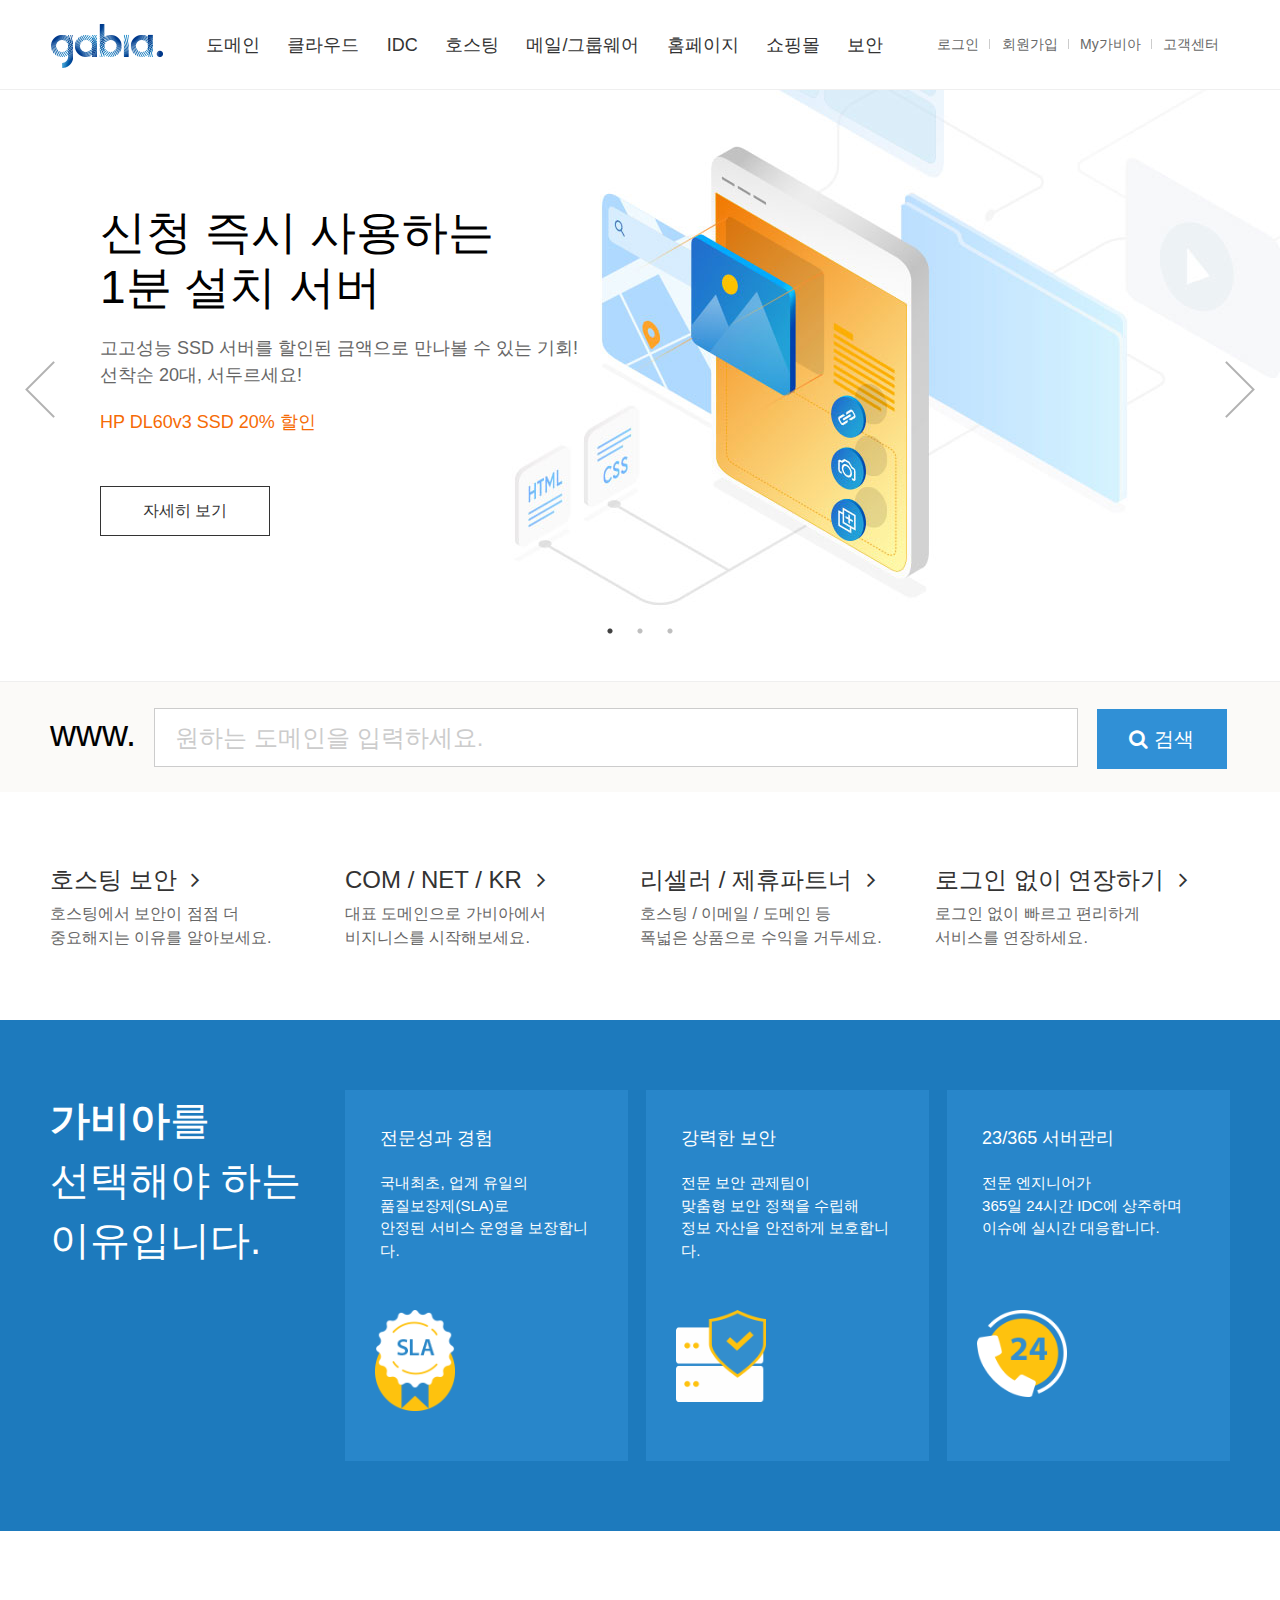
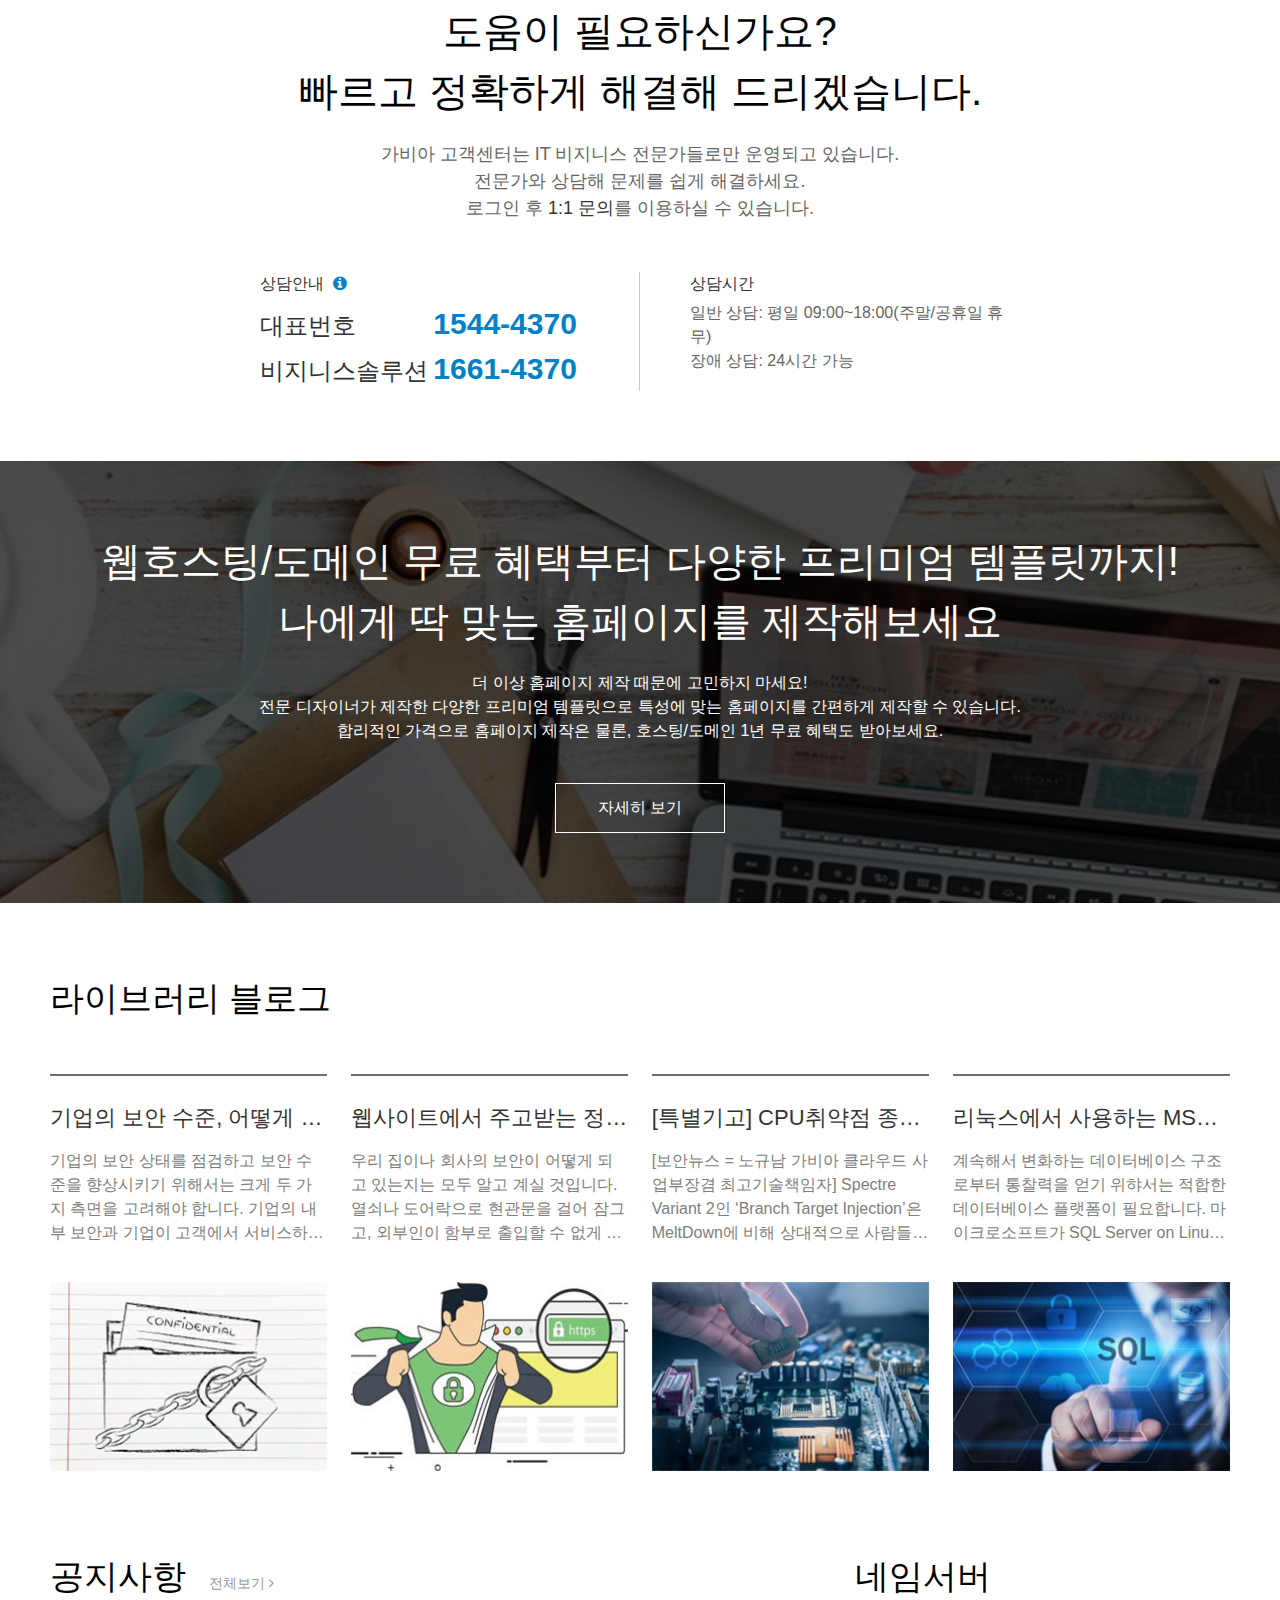
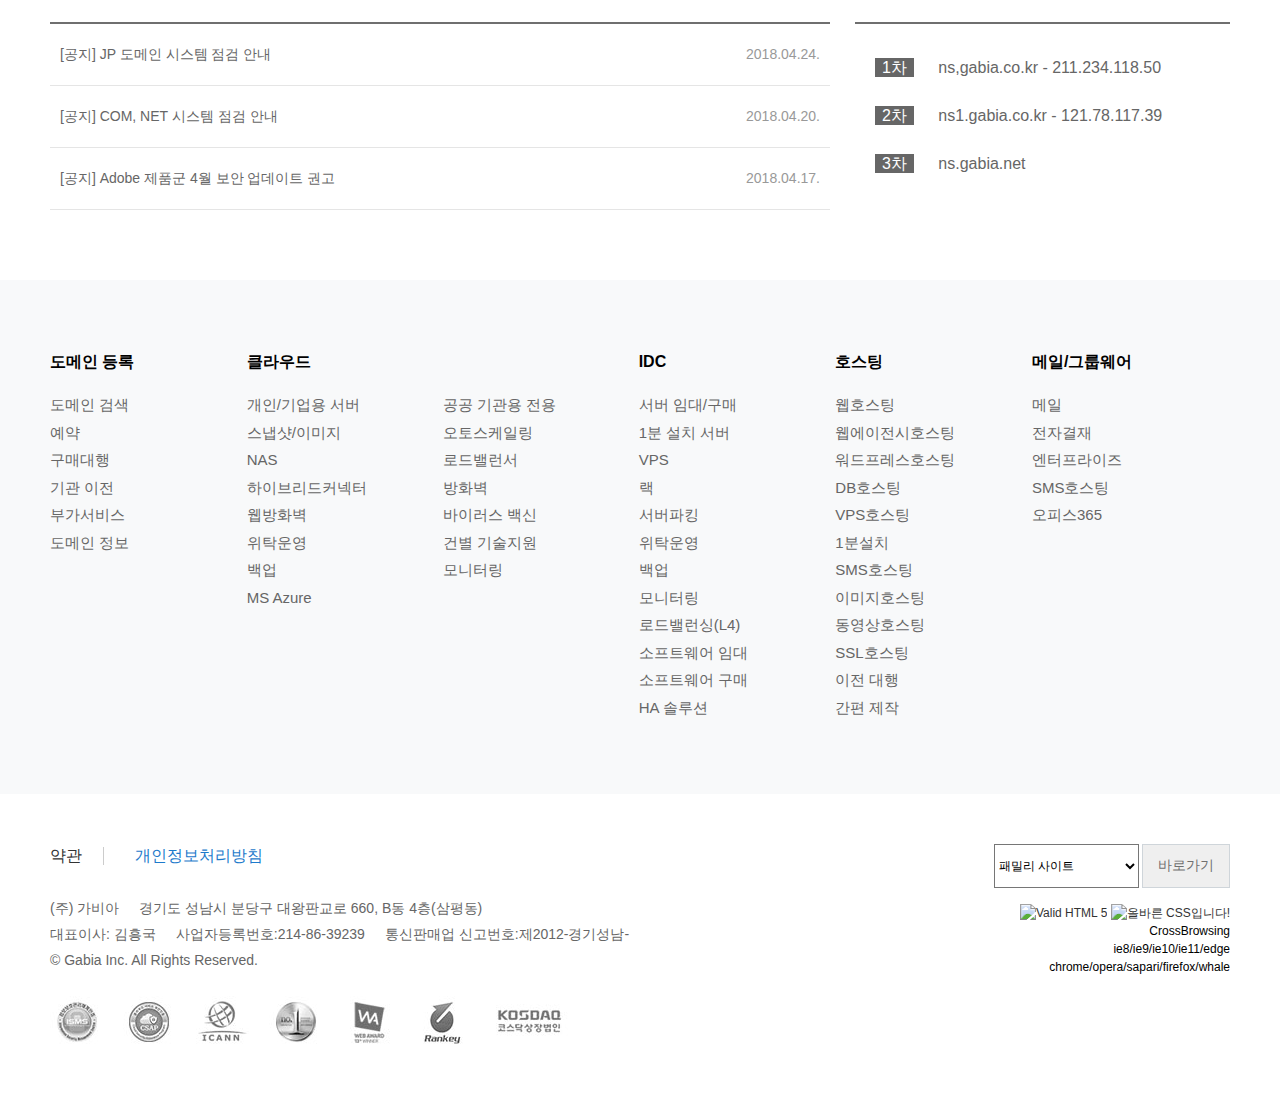
==== gabia5/index.html @ c8fad38d "Gabia HTML5" ====
<!DOCTYPE html>
<html lang="ko">
	<head>
		<meta charset="UTF-8">
		<meta name="author" content="suger104">
		<meta name="description" content="기업사이트 가비아 따라하기 교육 샘플입니다.">
		<meta name="keywords" content="따라하기, 사이트만들기, 기업사이트">
		<title>기업 사이트 샘플</title>

		<!-- style -->
		<link rel="stylesheet" href="assets/css/reset.css">
		<link rel="stylesheet" href="assets/css/style.css">
		<link rel="stylesheet" href="assets/css/slick.css">
		<link rel="stylesheet" href="assets/css/slick-theme.css">
		
		<!-- font -->
		<link rel="stylesheet" href="assets/css/font-awesome.css">
		
		<!-- html5shiv -->
		<script src="assets/js/html5shiv.js"></script>
		
		<!-- ie check -->
		<script src="assets/js/ie-checker.js"></script>
		
		<!--[If IE 8]>
		<script type="text/javascript">
		alert("Please Upgrade Your BROWSER !");
		</script>
		<![endif]-->
	</head>
	<body>
		<div class="skip">
			<a href="#search">검색</a>
			<a href="#blog">블로그</a>
			<a href="#site">사이트맵</a>
		</div>
		<div id="wrap">
			<header id="header">
				<div class="container">
					<div class="header">
						<h1><img src="assets/img/logo.png" alt="가비아"></h1>
						<nav class="gnb">
							<ul>
								<li><a href="#">도메인</a></li>
								<li><a href="cloud/service.html">클라우드</a></li>
								<li><a href="idc/hosting.html">IDC</a></li>
								<li><a href="#">호스팅</a></li>
								<li><a href="mail/mail.html">메일/그룹웨어</a></li>
								<li><a href="#">홈페이지</a></li>
								<li><a href="#">쇼핑몰</a></li>
								<li><a href="#">보안</a></li>
							</ul>
						</nav>
						<ul class="quick">
							<li><a href="#">로그인</a></li>
							<li><a href="#">회원가입</a></li>
							<li><a href="#">My가비아</a></li>
							<li class="last"><a href="#">고객센터</a></li>
						</ul>
						<div class="mGnb">
							<div class="bar-wrap">
								<div class="bar one"></div>
								<div class="bar two"></div>
								<div class="bar three"></div>
							</div>
						</div>
						<div class="search">
						<a href="#"><i class="fa fa-search" aria-hidden="true"></i></a>
						</div>
					</div>
				</div>
			</header>
			<!-- //header -->
			<main>
				<section id="banner">
					<div class="banner-img1">
						<div class="container">
							<div class="banner">
								<h2>신청 즉시 사용하는<br>1분 설치 서버</h2>
								<p>고고성능 SSD 서버를 할인된 금액으로 만나볼 수 있는 기회!<br>선착순 20대, 서두르세요!</p>
								<em>HP DL60v3 SSD 20% 할인</em>
								<a href="#" class="view">자세히 보기</a>
							</div>
						</div>
					</div>
					<div class="banner-img2">
						<div class="container">
							<div class="banner">
								<h2>신청 즉시 사용하는<br>1분 설치 서버</h2>
								<p>고고성능 SSD 서버를 할인된 금액으로 만나볼 수 있는 기회!<br>선착순 20대, 서두르세요!</p>
								<em>HP DL60v3 SSD 20% 할인</em>
								<a href="#" class="view">자세히 보기</a>
							</div>
						</div>
					</div>
					<div class="banner-img3">
						<div class="container">
							<div class="banner">
								<h2>신청 즉시 사용하는<br>1분 설치 서버</h2>
								<p>고고성능 SSD 서버를 할인된 금액으로 만나볼 수 있는 기회!<br>선착순 20대, 서두르세요!</p>
								<em>HP DL60v3 SSD 20% 할인</em>
								<a href="#" class="view">자세히 보기</a>
							</div>
						</div>
					</div>
				</section>
				<!-- //banner -->

				<section id="search-domain">
					<h2 class="screen_out">도메인 검색</h2>
					<div class="container">
						<div class="search-domain">
							<form action="#" method="post">
								<fieldset>
									<legend class="screen_out">도메인 검색 영역</legend>
									<span>www.</span>
									<input type="text" name="domain" id="domain" class="input-text" title="도메인을 입력하세요." placeholder="원하는 도메인을 입력하세요.">
									<label for="domain"><i class="fa fa-search" aria-hidden="true"></i> 검색</label>
								</fieldset>
							</form>
						</div>
					</div>
				</section>
				<!-- //search -->

				<section id="sbanner">
					<div class="container">
						<div class="row">
							<div class="sbanner">
								<h3 class="screen_out">호스팅 보안, 리셀러, 로그인 정보</h3>
								<div>
									<a href="#" target="_blank" title="새창">
										<h4>호스팅 보안 <i class="fa fa-angle-right" aria-hidden="true"></i></h4>
										<p>호스팅에서 보안이 점점 더<br>중요해지는 이유를 알아보세요.</p>
									</a>
								</div>
								<div>
									<a href="#" target="_blank" title="새창">
										<h4>COM / NET / KR <i class="fa fa-angle-right" aria-hidden="true"></i></h4>
										<p>대표 도메인으로 가비아에서<br>비지니스를 시작해보세요.</p>
									</a>
								</div>
								<div>
									<a href="#" target="_blank" title="새창">
										<h4>리셀러 / 제휴파트너 <i class="fa fa-angle-right" aria-hidden="true"></i></h4>
										<p>호스팅 / 이메일 / 도메인 등<br>폭넓은 상품으로 수익을 거두세요.</p>
									</a>
								</div>
								<div>
									<a href="#" target="_blank" title="새창">
										<h4>로그인 없이 연장하기 <i class="fa fa-angle-right" aria-hidden="true"></i></h4>
										<p>로그인 없이 빠르고 편리하게<br>서비스를 연장하세요.</p>
									</a>
								</div>
							</div>
						</div>
					</div>
				</section>
				<!-- //sbanner -->
				<section id="select">
					<div class="container">
						<div class="row">
							<div class="select">
								<h3><strong>가비아</strong>를<br> 선택해야 하는<br> 이유입니다.</h3>
								<div class="simg1">
									<h4>전문성과 경험</h4>
									<p>국내최초, 업계 유일의<br>품질보장제(SLA)로<br>안정된 서비스 운영을 보장합니다.</p>
								</div>
								<div class="simg2">
									<h4>강력한 보안</h4>
									<p>전문 보안 관제팀이<br>맞춤형 보안 정책을 수립해<br>정보 자산을 안전하게 보호합니다.</p>
								</div>
								<div class="simg3">
									<h4>23/365 서버관리</h4>
									<p>전문 엔지니어가<br>365일 24시간 IDC에 상주하며<br>이슈에 실시간 대응합니다.</p>
								</div>
							</div>
						</div>
					</div>
				</section>
				<!-- //select -->
				<section id="infor">
					<div class="container">
						<div class="row">
							<div class="infor">
								<h3>도움이 필요하신가요?<br>빠르고 정확하게 해결해 드리겠습니다.</h3>
								<p>가비아 고객센터는 IT 비지니스 전문가들로만 운영되고 있습니다.<br>전문가와 상담해 문제를 쉽게 해결하세요.<br>로그인 후 <a href="#" title="새창">1:1 문의</a>를 이용하실 수 있습니다.</p>
								<div class="infor-box">
									<div class="in-left">
										<h4>상담안내 <a href="#" title="팝업"><i class="fa fa-info-circle" aria-hidden="true"></i></a></h4>
										<ul>
											<li><em>대표번호</em> <strong>1544-4370</strong></li>
											<li><em>비지니스솔루션</em> <strong>1661-4370</strong></li>
										</ul>
									</div>
									<div class="in-right">
										<h4>상담시간</h4>
										<ul>
											<li>일반 상담: 평일 09:00~18:00(주말/공휴일 휴무)</li>
											<li>장애 상담: 24시간 가능</li>
										</ul>
									</div>
								</div>
							</div>
						</div>
					</div>
				</section>
				<!-- //infor -->
				<section id="ad">
					<div class="container">
						<div class="row">
							<div class="ad">
								<h3>웹호스팅/도메인 무료 혜택부터 다양한 프리미엄 템플릿까지!<br>나에게 딱 맞는 홈페이지를 제작해보세요</h3>
								<p>더 이상 홈페이지 제작 때문에 고민하지 마세요!<br>전문 디자이너가 제작한 다양한 프리미엄 템플릿으로 특성에 맞는 홈페이지를 간편하게 제작할 수 있습니다.<br>합리적인 가격으로 홈페이지 제작은 물론, 호스팅/도메인 1년 무료 혜택도 받아보세요.</p>
								<a href="#" class="view" title="새창">자세히 보기</a>
							</div>
						</div>
					</div>
				</section>
				<!-- //ad -->
				<section id="blog">
					<div class="container">
						<div class="blog">
							<h3>라이브러리 블로그</h3>
							<div class="blog-wrap">
								<div class="blog-hover1">
									<a href="#">
										<h4>기업의 보안 수준, 어떻게 높일까?</h4>
										<p>기업의 보안 상태를 점검하고 보안 수준을 향상시키기 위해서는 크게 두 가지 측면을 고려해야 합니다. 기업의 내부 보안과 기업이 고객에서 서비스하는 부분에 대한 보안입니다. [기업내부 ...</p>
										<figure>
											<div class="img">
												<img src="assets/img/blog_bg1.jpg" alt="기업의 보안 수준과 관련된 이미지">
											</div>
											<figcaption>
												<span>View</span>
											</figcaption>
										</figure>
									</a>
								</div>
								<div class="blog-hover2">
									<a href="#">
										<h4>웹사이트에서 주고받는 정보는 어떻게 보호될까?</h4>
										<p>우리 집이나 회사의 보안이 어떻게 되고 있는지는 모두 알고 계실 것입니다. 열쇠나 도어락으로 현관문을 걸어 잠그고, 외부인이 함부로 출입할 수 없게 통제합니다. 그렇다면 방문하는 웹사이트의 ...</p>
										<figure>
											<div class="img">
												<img src="assets/img/blog_bg2.jpg" alt="웹사이트에서 주고받는 정보의 보호에 관련된 이미지">
											</div>
											<figcaption>
												<span>View</span>
											</figcaption>
										</figure>
									</a>
								</div>
								<div class="blog-hover3">
									<a href="#">
										<h4>[특별기고] CPU취약점 종합보고서③: Spectre Variant 2</h4>
										<p>[보안뉴스 = 노규남 가비아 클라우드 사업부장겸 최고기술책임자] Spectre Variant 2인 ‘Branch Target Injection’은 MeltDown에 비해 상대적으로 사람들이 덜 인지하는 취약점이다. MeltDown 취약점을 방치할 경우 가능한 상황에 대해서는 ...</p>
										<figure>
											<div class="img">
												<img src="assets/img/blog_bg3.jpg" alt="CPU취약점 종합보고서3에 관련된 이미지">
											</div>
											<figcaption>
												<span>View</span>
											</figcaption>
										</figure>
									</a>
								</div>
								<div class="blog-hover4 last">
									<a href="#">
										<h4>리눅스에서 사용하는 MSSQL Server 2017</h4>
										<p>계속해서 변화하는 데이터베이스 구조로부터 통찰력을 얻기 위햐서는 적합한 데이터베이스 플랫폼이 필요합니다. 마이크로소프트가 SQL Server on Linux 2017을 출시하면서, 이제 SQL Server를 리눅스 운영 환경에서 사용할 ...</p>
										<figure>
											<div class="img">
												<img src="assets/img/blog_bg4.jpg" alt="리눅스에서 사용하는 MSSQL Server 2017에 관련된 이미지">
											</div>
											<figcaption>
												<span>View</span>
											</figcaption>
										</figure>
									</a>
								</div>
							</div>
							<div class="notice-wrap">
								<div class="nw-left">
									<h3>공지사항</h3>
									<a href="#" class="total">전체보기 <i class="fa fa-angle-right" aria-hidden="true"></i></a>
									<ul>
										<li><a href="#">[공지] JP 도메인 시스템 점검 안내</a><span>2018.04.24.</span></li>
										<li><a href="#">[공지] COM, NET 시스템 점검 안내</a><span>2018.04.20.</span></li>
										<li><a href="#">[공지] Adobe 제품군 4월 보안 업데이트 권고</a><span>2018.04.17.</span></li>
									</ul>
								</div>
								<div class="nw-right">
									<h3>네임서버</h3>
									<ul>
										<li><span>1차</span> ns,gabia.co.kr - 211.234.118.50</li>
										<li><span>2차</span> ns1.gabia.co.kr - 121.78.117.39</li>
										<li><span>3차</span> ns.gabia.net</li>
									</ul>
								</div>
							</div>
						</div>
					</div>
				</section>
				<!-- //blog -->
				<section id="site">
					<h3 class="screen_out">사이트 전체 메뉴</h3>
					<div class="container">
						<div class="row">
							<div class="site">
								<div>
									<h4>도메인 등록</h4>
									<ul>
										<li><a href="#">도메인 검색</a></li>
										<li><a href="#">예약</a></li>
										<li><a href="#">구매대행</a></li>
										<li><a href="#">기관 이전</a></li>
										<li><a href="#">부가서비스</a></li>
										<li><a href="#">도메인 정보</a></li>
									</ul>
								</div>
								<div class="site-2">
									<h4>클라우드</h4>
									<ul>
										<li><a href="#">개인/기업용 서버</a></li>
										<li><a href="#">공공 기관용 전용</a></li>
										<li><a href="#">스냅샷/이미지</a></li>
										<li><a href="#">오토스케일링</a></li>
										<li><a href="#">NAS</a></li>
										<li><a href="#">로드밸런서</a></li>
										<li><a href="#">하이브리드커넥터</a></li>
										<li><a href="#">방화벽</a></li>
										<li><a href="#">웹방화벽</a></li>
										<li><a href="#">바이러스 백신</a></li>
										<li><a href="#">위탁운영</a></li>
										<li><a href="#">건별 기술지원</a></li>
										<li><a href="#">백업</a></li>
										<li><a href="#">모니터링</a></li>
										<li><a href="#">MS Azure</a></li>
									</ul>
								</div>
								<div>
									<h4>IDC</h4>
									<ul>
										<li><a href="#">서버 임대/구매</a></li>
										<li><a href="#">1분 설치 서버</a></li>
										<li><a href="#">VPS</a></li>
										<li><a href="#">랙</a></li>
										<li><a href="#">서버파킹</a></li>
										<li><a href="#">위탁운영</a></li>
										<li><a href="#">백업</a></li>
										<li><a href="#">모니터링</a></li>
										<li><a href="#">로드밸런싱(L4)</a></li>
										<li><a href="#">소프트웨어 임대</a></li>
										<li><a href="#">소프트웨어 구매</a></li>
										<li><a href="#">HA 솔루션</a></li>
									</ul>
								</div>
								<div>
									<h4>호스팅</h4>
									<ul>
										<li><a href="#">웹호스팅</a></li>
										<li><a href="#">웹에이전시호스팅</a></li>
										<li><a href="#">워드프레스호스팅</a></li>
										<li><a href="#">DB호스팅</a></li>
										<li><a href="#">VPS호스팅</a></li>
										<li><a href="#">1분설치</a></li>
										<li><a href="#">SMS호스팅</a></li>
										<li><a href="#">이미지호스팅</a></li>
										<li><a href="#">동영상호스팅</a></li>
										<li><a href="#">SSL호스팅</a></li>
										<li><a href="#">이전 대행</a></li>
										<li><a href="#">간편 제작</a></li>
									</ul>
								</div>
								<div>
									<h4>메일/그룹웨어</h4>
									<ul>
										<li><a href="#">메일</a></li>
										<li><a href="#">전자결재</a></li>
										<li><a href="#">엔터프라이즈</a></li>
										<li><a href="#">SMS호스팅</a></li>
										<li><a href="#">오피스365</a></li>
									</ul>
								</div>
							</div>
						</div>
					</div>
				</section>
				<!-- //site -->
			</main>
			<footer id="footer">
				<h3 class="screen_out">푸터 정보</h3>
				<div class="container">
					<div class="row">
						<div class="footer">
							<ul class="policy">
								<li><a href="#">약관</a></li>
								<li class="last"><a href="#">개인정보처리방침</a></li>
							</ul>
							<address class="address">
								<p><span>(주) 가비아</span>경기도 성남시 분당구 대왕판교로 660, B동 4층(삼평동)</p>
								<p><span>대표이사: 김흥국</span><span>사업자등록번호:214-86-39239</span>통신판매업 신고번호:제2012-경기성남-</p>
								<p>&copy; Gabia Inc. All Rights Reserved.</p>
							</address>
							<ul class="icon">
								<li><img src="assets/img/footer-bg1.jpg" alt="아이콘 설명1"></li>
								<li><img src="assets/img/footer-bg2.jpg" alt="아이콘 설명2"></li>
								<li><img src="assets/img/footer-bg3.jpg" alt="아이콘 설명3"></li>
								<li><img src="assets/img/footer-bg4.jpg" alt="아이콘 설명4"></li>
								<li><img src="assets/img/footer-bg5.jpg" alt="아이콘 설명5"></li>
								<li><img src="assets/img/footer-bg6.jpg" alt="아이콘 설명6"></li>
								<li><img src="assets/img/footer-bg7.jpg" alt="아이콘 설명7"></li>
							</ul>
							<div class="family">
								<label for="family-site" class="screen_out">패밀리 사이트</label>
								<select id="family-site" title="가비아 패밀리 사이트 목록 바로가기">
									<option value="http://naver.com">패밀리 사이트</option>
									<option value="http://naver.com">기업 도메인</option>
									<option value="http://naver.com">하이웍스</option>
									<option value="http://naver.com">IX서비스</option>
								</select>
								<button type="button" class="family-btn">바로가기</button>
							</div>
							<div class="w3c">
								<a href="http://validator.kldp.org/check?uri=referer"
									onclick="this.href=this.href.replace(/referer$/,encodeURIComponent(document.URL))"><img
								src="//validator.kldp.org/w3cimgs/validate/html5-blue.png" alt="Valid HTML 5" height="15" width="80"></a>
								<a href="http://css-validator.kldp.org/check/referer">
									<img style="border:0;width:80px;height:15px"
									src="http://validator.kldp.org/w3cimgs/validate/css-green.png"
									alt="올바른 CSS입니다!" />
								</a>
								<p>CrossBrowsing<br>ie8/ie9/ie10/ie11/edge<br>chrome/opera/sapari/firefox/whale</p>
							</div>
						</div>
					</div>
				</div>
			</footer>
			<!-- //footer -->
		</div>
		<!-- //wrap -->

		<!-- script -->
		<script src="assets/js/jquery.min_1.12.4.js"></script>
		<script src="assets/js/slick.min.js"></script>
		<script>
			$(document).ready(function(){
				$('#banner').slick({
					autoplay: true,
					autoplaySpeed: 3000,
					dots: true
				});
			});
		</script>
	</body>
</html>
---- gabia5/assets/css/style.css ----
/* main layout */
#header {height:89px; border-bottom:1px solid #efefef;}
#banner {}
#search-domain {height: 110px; background-color: #fbfaf8; border-top: 1px solid #efefef;}
#sbanner {}
#select {background-color: #1d7abd;}
#infor {}
#ad {position: relative; background: url(../img/ad_bg.jpg) no-repeat; background-size: cover; z-index: 1;}
#ad:before {content:''; width: 100%; height: 100%; background-color: rgba(0,0,0,0.7); position: absolute; left: 0; top: 0;}
#blog {}
#site {background-color:#f8f9fa;}
#footer {}

/* container */
.container {width:1180px; height: inherit; /*background-color:rgba(0,0,0,0.5);*/ margin: 0 auto;}

/* skip */
.skip {position: relative;}
.skip a {position: absolute; left: 0; top: -50px; width: 140px; border:1px solid #444; background-color: #333; color:#fff; text-align: center; padding: 10px 0;}
.skip a:focus, .skip a:active {top:0;}

/* header */
.header {overflow:hidden;}
.header h1 {float:left; padding-top:24px; padding-right:30px;}
.header a:hover {color:#1d7abd;}
.header .gnb {float:left;}
.header .gnb li {display: inline;}
.header .gnb li a {font-size:18px; padding:32px 12px; display:inline-block;}
.header .quick {float:right;}
.header .quick li {position:relative; display:inline;}
.header .quick li:before {content: ''; width:1px; height:10px; background-color:#ccc; position:absolute; right:0; top:1px;}
.header .quick li.last:before {width:0px; height:0px;}
.header .quick li a {font-size:14px; padding:34px 11px 34px 8px; display:inline-block; color:#676767;}
.header .quick li a:hover {color:#1d7abd;}

/* mGnb */
.mGnb {display: none; position: absolute; left: 5px; top: 12px;}
.mGnb .bar-wrap {position: relative; width: 50px; height: 40px;}
.mGnb .bar-wrap .bar {content:''; width: 30px; height: 3px; background-color: #000; position: absolute; left:10px; top: 0;}
.mGnb .bar-wrap .bar.one {top:10px;}
.mGnb .bar-wrap .bar.two {top:17px;}
.mGnb .bar-wrap .bar.three {top:24px;}

/* search */
.search {display: none; position: absolute; right: 5px; top: 15px; width: 50px; height: 40px; line-height: 40px; text-align: center;}
.search i {font-size: 20px;}

/* banner */
.banner {padding: 115px 50px;}
.banner h2 {font-size:46px; line-height:55px;}
.banner p {font-size:18px; padding:20px 0; color:#666; font-weight:300;}
.banner em {font-size:18px; color:#f66b05; display:block;}
.banner .view {font-size:16px; display:inline-block; margin-top:50px; border:1px solid #333; background-color:#fff; padding:12px 42px; transition: all 0.3s ease;}
.banner .view:hover {background-color:#000; color:#fff;}
.banner-img1 {background:url(../img/banner-bg1.jpg)no-repeat center top;}
.banner-img2 {background:url(../img/banner-bg1.jpg)no-repeat center top;}
.banner-img3 {background:url(../img/banner-bg1.jpg)no-repeat center top;}

/* search-domain */
.search-domain {padding: 25px 0;}
.search-domain span {font-size: 36px; padding-right: 15px;}
.search-domain .input-text {width: 900px;	font-size: 24px;	 line-height: 55px;	border: 1px solid #ccc; padding-left: 20px;}
.search-domain .input-text::-webkit-input-placeholder { color: #ccc;}
.search-domain .input-text:-moz-placeholder {color: #ccc; opacity:  1;}
.search-domain .input-text::-moz-placeholder {color: #ccc; opacity:  1;}
.search-domain .input-text:-ms-input-placeholder {color:  #ccc;}
.search-domain .input-text::placeholder {color: #ccc; opacity:  1;}
.search-domain label {background-color: #3090d6; width: 130px;	height: 60px; color:#fff; font-size: 20px; display: inline-block; text-align: center; line-height: 60px; margin-left: 15px;}

/* sbanner */
.sbanner {overflow: hidden; padding: 70px 0;}
.sbanner div {float:left; width: 25%;}
.sbanner div h4 {font-size: 24px; padding-bottom: 4px;}
.sbanner div h4 i {padding-left: 8px;}
.sbanner div h4:hover {text-decoration: underline;}
.sbanner div p {font-size: 16px; color:#676767;}

/* select */
.select {overflow: hidden; padding: 70px 0;}
.select h3 {float: left; width: 25%; font-size: 40px; color:#fff;}
.select div {float: left; width: 18%; height: 300px; padding: 3%; margin-right: 1.5%;}
.select .simg1 {background: #2886ca url(../img/select-bg1.png) no-repeat 30px 220px; background-size: 80px;}
.select .simg2 {background: #2886ca url(../img/select-bg2.png) no-repeat 30px 220px; background-size: 90px;}
.select .simg3 {background: #2886ca url(../img/select-bg3.png) no-repeat 30px 220px; margin-right: 0; background-size: 90px;}
.select div h4 {font-size: 18px; color:#fff; padding-bottom: 20px;}
.select div p {font-size: 15px; color:#fff;}

/* infor */
.infor {padding:70px 0;}
.infor h3 {font-size:40px; text-align: center; font-weight:400; padding-bottom:20px;}
.infor p {font-size:18px; text-align: center; color:#666; padding-bottom:50px;}
.infor p strong a:hover {text-decoration: underline;}
.infor .infor-box {overflow:hidden; padding:0 210px;}
.infor .infor-box  h4 {font-size:16px; color:#333; padding-bottom:5px;}
.infor .infor-box .in-left {float:left; width:50%; border-right:1px solid #ccc; box-sizing: border-box;}
.infor .infor-box .in-left h4 i {padding-left:5px; color:#0081c8;}
.infor .infor-box .in-left em {font-size:24px; color:#333; width:170px; display:inline-block;}
.infor .infor-box .in-left strong {font-size:30px; color:#0081c8;}
.infor .infor-box .in-right {float:left; width:50%; padding-left:50px; box-sizing: border-box;}
.infor .infor-box .in-right li {font-size:16px; color:#666;}

/* ad */
.ad {text-align:center; padding:70px 0; color:#fff; z-index:10; position:relative;}
.ad h3 {font-size:40px; padding-bottom:20px;}
.ad p {font-size:16px;}
.ad .view {font-size:16px; color:#fff; border:1px solid #fff; padding:12px 42px; display:inline-block; transition: all 0.3s ease; margin-top:40px;}
.ad .view:hover {background-color:#fff; color:#666;}

/* blog */
.blog {padding:70px 0;}
.blog > h3 {font-size:34px; margin-bottom:50px;}
.blog .blog-wrap {overflow: hidden; margin-bottom: 80px;}
.blog .blog-wrap > div {float:left; border-top:2px solid #6f6f6f; width:23.5%; margin-right:2%;}
.blog .blog-wrap > .last {margin-right:0%;}
.blog .blog-wrap > div h4{font-size:22px; padding:25px 0 15px; overflow:hidden; text-overflow: ellipsis; white-space: nowrap;}
.blog .blog-wrap > div p {font-size:16px; color:#7e7e7e; margin-bottom:40px; height:93px; overflow: hidden; text-overflow: ellipsis; display: -webkit-box; -webkit-line-clamp: 4; -webkit-box-orient: vertical;}
.blog .blog-wrap > div figure img {width: 100%;}

/* hover effect1 */
.blog-hover1 figure {position: relative;}
.blog-hover1 figure img {display: block;}
.blog-hover1 figure figcaption {position: absolute; left: 0; bottom: 0; background-color: rgba(0,0,0,0.5); padding: 15px; box-sizing: border-box; width: 100%; color:#fff; text-align: center; opacity: 0; transition: all 0.3s ease-in-out;}
.blog-hover1 figure:hover figcaption {opacity: 1;} 
/* hover effect2 */
.blog-hover2 figure {position: relative; overflow: hidden;}
.blog-hover2 figure img {display: block;}
.blog-hover2 figure figcaption {position: absolute; left: -100%; bottom: 0; background-color: rgba(0,0,0,0.5); padding: 15px; box-sizing: border-box; width: 100%; color:#fff; text-align: center; opacity: 0; transition: all 0.3s ease-in-out;}
.blog-hover2 figure:hover figcaption {opacity: 1; left:0;} 
/* hover effect3 */
.blog-hover3 figure {position: relative; overflow: hidden;}
.blog-hover3 figure img {display: block; transform: scale(1); transition: all 0.3s ease-in-out;}
.blog-hover3 figure figcaption {position: absolute; left: 0; bottom: 0; background-color: rgba(0,0,0,0.5); padding: 15px; box-sizing: border-box; width: 100%; height: 100%; color:#fff; text-align: center; opacity: 0; transition: all 0.3s ease-in-out;}
.blog-hover3 figure figcaption span {position: absolute; left: 50%; top: 50%; transform: translate(-50%, -50%); opacity: 0;}
.blog-hover3 figure:hover figcaption {opacity: 1; transform: scale(1);} 
.blog-hover3 figure:hover img {transform: scale(0.6);}
.blog-hover3 figure:hover figcaption span {opacity: 1;}
/* hover effect4 */
.blog-hover4 figure {position: relative; overflow: hidden;}
.blog-hover4 figure img {display: block; transform: translatey(0px); transition: all 0.3s linear;}
.blog-hover4 figure figcaption {position: absolute; left: 0; bottom: -48px; background-color: rgba(0,0,0,0.5); padding: 15px; box-sizing: border-box; width: 100%; color:#fff; text-align: center; transition: all 0.3s linear;}
.blog-hover4 figure:hover figcaption {bottom: 0;} 
.blog-hover4 figure:hover img {transform: translatey(-48px);}

.blog .notice-wrap {overflow: hidden; }
.blog .notice-wrap .nw-left {float: left; width: 780px; }
.blog .notice-wrap .nw-left h3 {font-size: 34px;  margin-bottom: 20px; margin-right: 20px; display: inline-block;}
.blog .notice-wrap .nw-left .total {font-size: 14px; color: #999;  }
.blog .notice-wrap .nw-left ul {border-top: 2px solid #6f6f6f;  }
.blog .notice-wrap .nw-left li {overflow: hidden; padding: 20px 10px;  border-bottom: 1px solid #e5e5e5;}
.blog .notice-wrap .nw-left li a {float: left; width: 80%; color: #666; font-size: 14px; overflow: hidden; white-space: nowrap; text-overflow: ellipsis; }
.blog .notice-wrap .nw-left li span {float: right; width: 20%; text-align: right;  font-size: 14px; color:#999; }
.blog .notice-wrap .nw-right {float: right; width: 375px; height: 257px;}
.blog .notice-wrap .nw-right h3 {font-size: 34px;  margin-bottom: 20px;}
.blog .notice-wrap .nw-right ul {border-top: 2px solid #6f6f6f; padding: 20px; border-bottom: 1px solid #e5e5e5; height: 154px; }
.blog .notice-wrap .nw-right ul li {padding: 12px 0; font-size: 16px; color: #666; }
.blog .notice-wrap .nw-right ul li span {background-color: #666; color: #fff; margin-right: 20px; padding:1px 7px;}

/* site */
.site {overflow:hidden; padding:70px 0;}
.site>div {float:left; width:16.666%;}
.site .site-2 {overflow:hidden; width:33.222%;}
.site .site-2 li {width:50%; float:left;}
.site>div h4 {font-size:16px; font-weight:bold; margin-bottom:20px;}
.site>div li {padding-bottom:5px;}
.site>div li a {font-size:15px; color:#666;}

/* footer */
.footer {position:relative; padding:50px 0;}
.footer .policy {padding-bottom:30px;}
.footer .policy li {position:relative; display:inline; margin-right:50px;}
.footer .policy li a {font-size:16px;}
.footer .policy li.last a {color:#1d7acb;}
.footer .policy li:first-child:before {content: ''; width:1px; height:18px; background-color:#ccc; position:absolute; left:53px; top:-3px;}
.footer .address p {font-size:14px; padding-bottom:5px; color:#666;}
.footer .address p span {padding-right:20px;}
.footer .icon {overflow:hidden;}
.footer .icon li {float:left; margin-top:20px; margin-right:20px;}
.footer .family {position:absolute; right:0; top:50px;}
.footer .family select {background-color:#fff; width:145px; height:44px;}
.footer .family .family-btn {padding:10px 15px 11px; border:1px solid #cfd5da; font-size:14px; color:#707070;}
.ie8 .footer .family .family-btn {vertical-align:15px;}
.footer .w3c {overflow: hidden; position: absolute; right:0; top:110px; text-align:right;}


/* mediaquery*/
@media (max-width: 1200px){
	.container {width: 100%;}
	.row {padding: 0 15px;}
	#header {height: 60px;}
	#search-domain {display: none;}

	/* header */
	.header h1 {float: none; text-align: center; padding-top: 16px; padding-right: 0;}
	.header h1 img {width: 80px;}
	.header .gnb {display: none;}
	.header .quick {display: none;}
	.mGnb {display: block;} 
	.search {display: block;}

	/* infor */
	.infor .infor-box {padding: 0 20%; text-align: center;}
	.infor .infor-box .in-left {width: 100%; padding-bottom: 5%; border-right: 0;}
	.infor .infor-box .in-left em {width: auto;}
	.infor .infor-box .in-right {width: 100%; padding-left: 0;}

	/* ad */
	.ad h3 {padding: 0 10% 5% 10%;}
	.ad p {padding: 0 30%;}

	/* blog */
	.blog .notice-wrap .nw-left {float: none; width: 100%; margin-bottom: 5%;}
	.blog .notice-wrap .nw-right {float: none; width: 100%; height: auto;}

	.footer {text-align: center;}
	.footer .icon {display: none;}
	.footer .family {display: none;}
	.footer .w3c {display: none;}
}
@media (max-width: 1024px){
	.sbanner div {width: 50%; margin-bottom: 30px;}
	.select h3 {width: 38%; margin: 1%; padding: 5%;}
	.select div {width: 38%; margin: 1%; padding: 5%;}
	.select .simg1 {background: #2886ca url(../img/select-bg1.png) no-repeat 12% 80%; background-size: 80px;}
	.select .simg2 {background: #2886ca url(../img/select-bg2.png) no-repeat 12% 80%; background-size: 90px;}
	.select .simg3 {background: #2886ca url(../img/select-bg3.png) no-repeat 12% 80%; background-size: 90px;}

	.blog .blog-wrap > div {width: 49%; margin-right: 2%; margin-bottom: 5%;}
	.blog .blog-wrap > div:nth-child(2n) {margin-right: 0;}
	.blog .blog-wrap > div.last {margin-right: 0;}
}
@media (max-width: 960px){
	.site>div {float:none; width:100%; margin-bottom: 5%;}
	.site>div ul {overflow: hidden;}
	.site>div li {float: left; width: 25%;}
	.site .site-2 {width:100%;}
	.site .site-2 ul {overflow: hidden;}
	.site .site-2 li {width: 25%;}
}
@media (max-width: 768px){	
	.banner {position: relative; padding: 40px 20px 50px 20px; text-align: center; z-index:10;}
	.banner:before {content:''; width: 100%; height: 100%; background-color: rgba(139,179,255,0.3); position: absolute; left: 0;	 top: 0; z-index:-1;}
	.banner h2 {font-size:30px; line-height: 45px; color: #21579B;}
	.banner p {font-size:14px; padding:20px 0; color:#000;}
	.banner .view {margin-top: 20px; background: none; padding: 7px 32px;}

	.infor {padding: 40px 0;}
	.infor h3 {font-size:24px;}
	.infor p {font-size: 14px; padding-bottom: 30px;}
	.infor .infor-box {padding: 0;}
	.infor .infor-box .in-left em {font-size: 18px;}
	.infor .infor-box .in-left strong {font-size: 24px;}

	.ad {padding: 40px 0;}
	.ad h3 {font-size: 23px; padding: 0 0 5% 0;}
	.ad p {font-size: 14px; padding: 0; color:#999;}
	.ad .view {padding: 7px 32px; margin-top: 30px;}

	.bog {padding: 40px 0;}
	.bog h3 {font-size: 28px;  margin-bottom: 20px;}
	.blog .notice-wrap {margin-bottom: 40px;}
	.blog .notice-wrap .nw-left h3 {font-size: 24px;	 margin-bottom: 10px;}
	.blog .notice-wrap .nw-left li {padding: 13px 10px;	}
	.blog .notice-wrap .nw-right h3 {font-size: 24px; margin-bottom: 10px;}
	.blog .notice-wrap .nw-right ul {padding: 13px 10px;}

	.blog-hover1 figure figcaption {opacity: 1;}
	.blog-hover2 figure figcaption {opacity: 1; left: 0;}
	.blog-hover3 figure figcaption {opacity: 1; transform: scale(1); height: auto;}
	.blog-hover3 figure figcaption span {opacity: 1; position: static;}
	.blog-hover3 figure:hover img {transform: scale(1)}
	.blog-hover4 figure figcaption {bottom: 0;}
	.blog-hover4 figure:hover img {transform: translatey(0px);}
}
@media (max-width: 600px){
	.sbanner {padding: 20px 0;}
	.sbanner div {text-align: center;}
	.sbanner div h4 {font-size: 18px;}
	.sbanner div p {font-size: 14px;}
	.select {padding: 20px 0;}
	.select h3 {font-size: 24px; max-height: 150px;}
	.select div {height: auto; max-height: 150px;}
	.select div br {display: none;}
	.select .simg1 {background: none; background-color: #2886c2;}
	.select .simg2 {background: none; background-color: #2886c2;}
	.select .simg3 {background: none; background-color: #2886c2;}

	.blog .blog-wrap > div {width: 100%; margin-right: 0%; margin-bottom: 5%;}

	.site {padding: 20px 0;}
	.site>div {text-align: center;}
	.site>div li {width: 50%;}
	.site .site-2 li {width: 50%;}

	.footer .address span {display: block;}
}
@media (max-width: 400px){
	.sbanner div {width: 100%;}
	.sbanner div p br {display: none;}
	.select h3 {font-size: 20px; width: 100%; padding-left: 0;}
	.select h3 br {display: none;}
	.select div {width: 100%; box-sizing: border-box;}

	.blog .notice-wrap .nw-left li a {width: 75%;}
	.blog .notice-wrap .nw-left li span {width: 25%;}
	.blog .notice-wrap .nw-right ul {height: auto;}
	.blog .notice-wrap .nw-right ul li {text-align: center;}
	.blog .notice-wrap .nw-right ul li span {display: block; margin-right: 0; margin-bottom: 5px;}
}
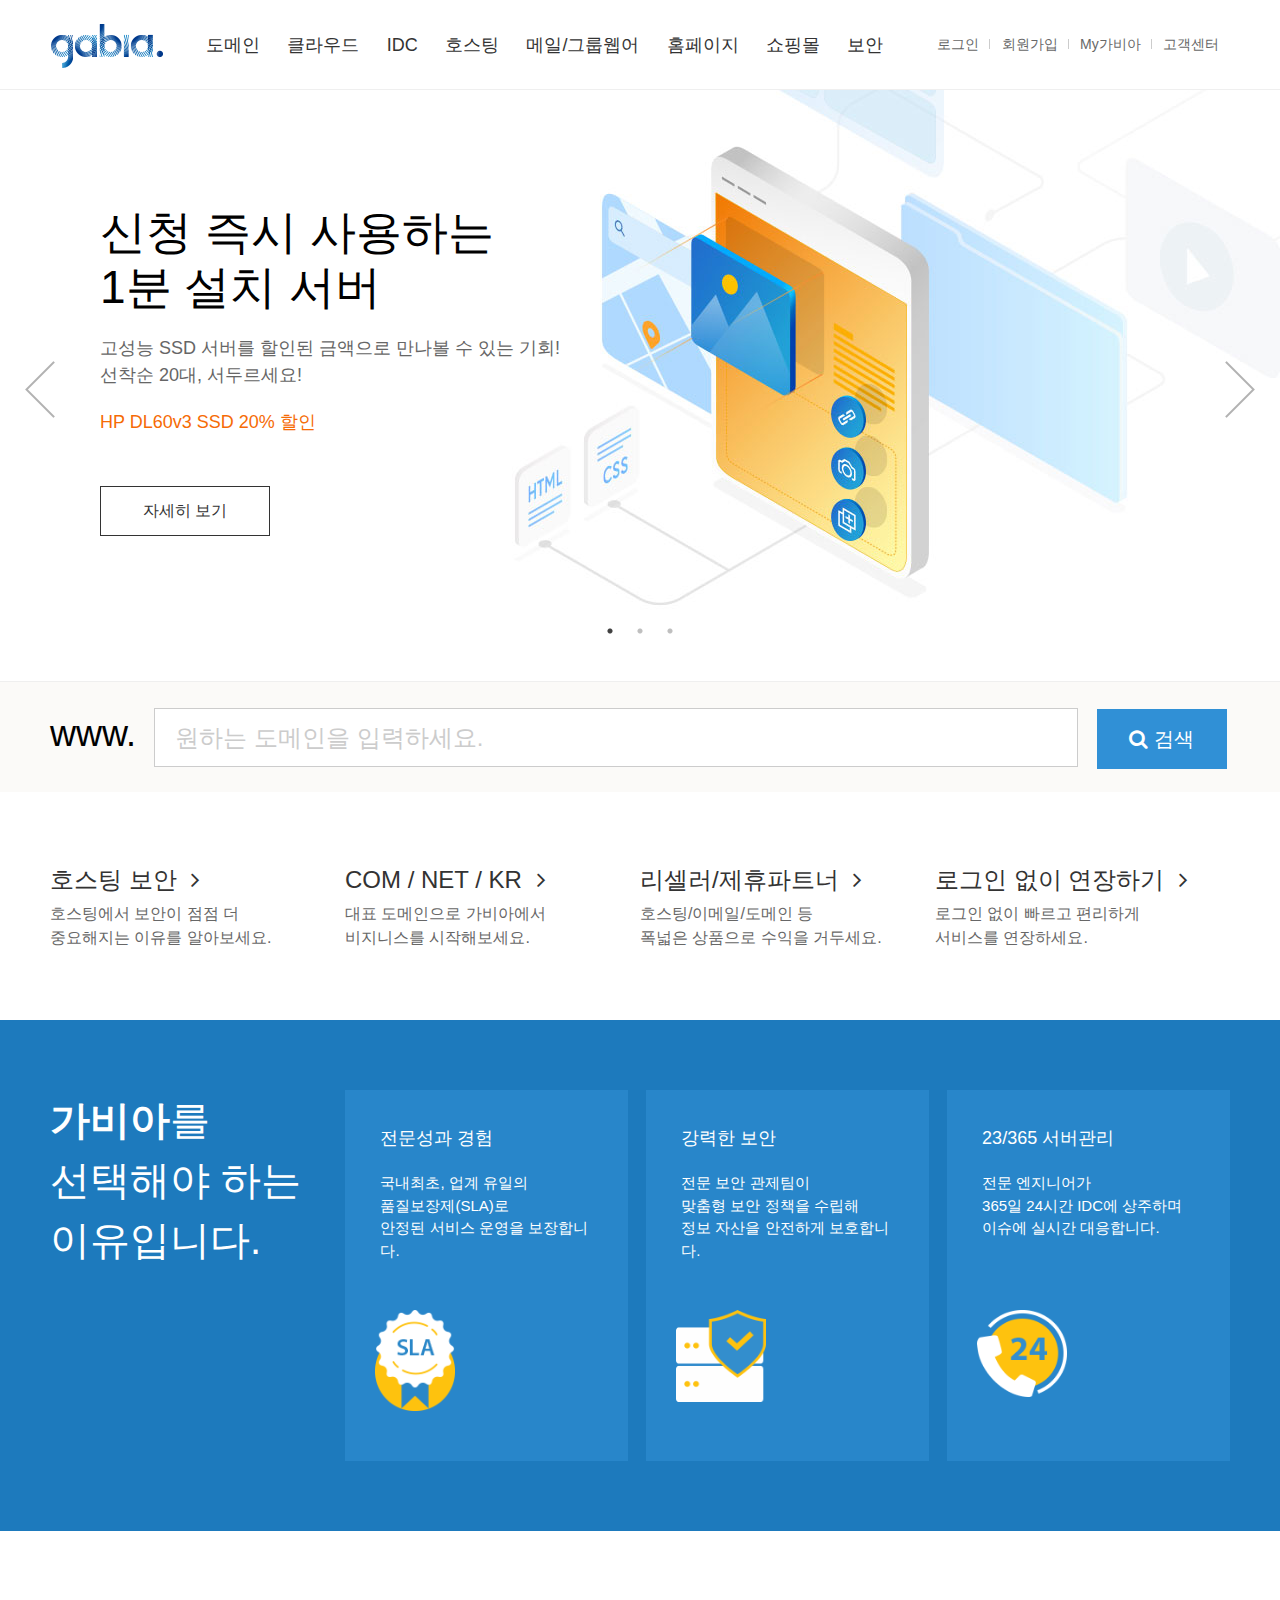
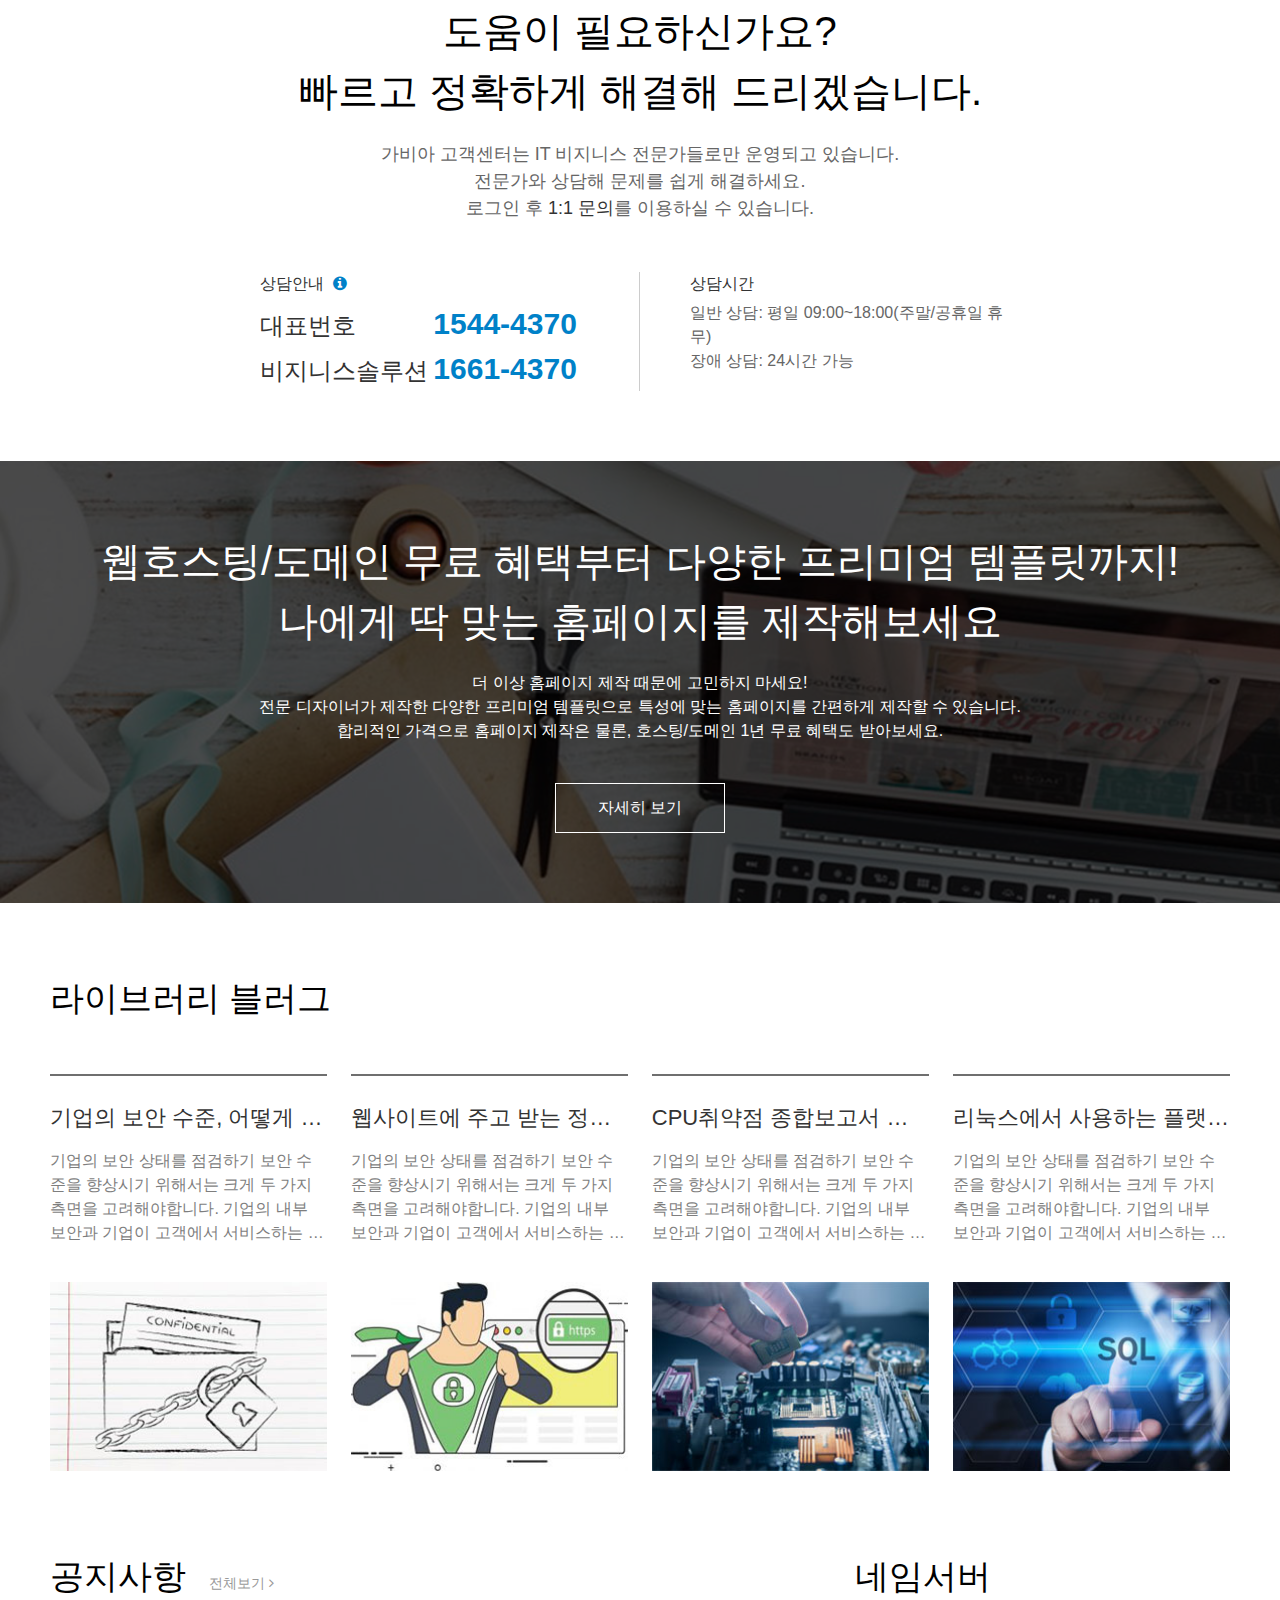
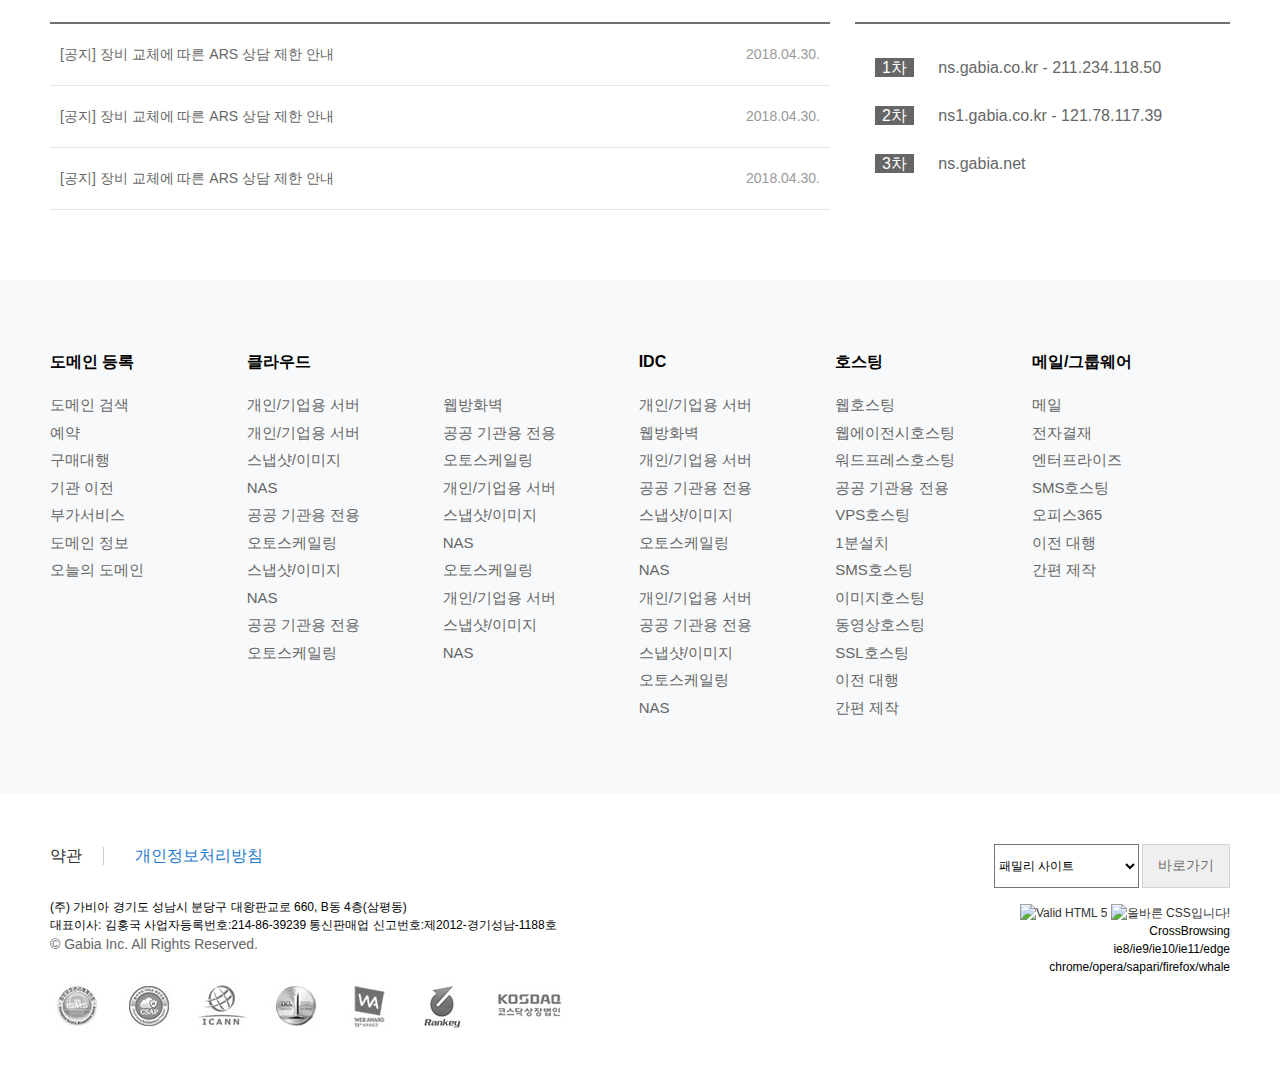
==== commit b89b2fc2: "Gabia HTML5" ====
--- a/gabia5/index.html
+++ b/gabia5/index.html
@@ -1,12 +1,14 @@
+
 <!DOCTYPE html>
 <html lang="ko">
 	<head>
 		<meta charset="UTF-8">
-		<meta name="author" content="suger104">
+		<meta name="viewport" content="width=device-width, initial-scale=1.0"> 
+		<meta name="author" content="webstoryboy">
 		<meta name="description" content="기업사이트 가비아 따라하기 교육 샘플입니다.">
 		<meta name="keywords" content="따라하기, 사이트만들기, 기업사이트">
-		<title>기업 사이트 샘플</title>
-
+		<title>기업 반응형 사이트 샘플</title>
+		
 		<!-- style -->
 		<link rel="stylesheet" href="assets/css/reset.css">
 		<link rel="stylesheet" href="assets/css/style.css">
@@ -19,439 +21,458 @@
 		<!-- html5shiv -->
 		<script src="assets/js/html5shiv.js"></script>
 		
-		<!-- ie check -->
+		<!-- ie checker -->
 		<script src="assets/js/ie-checker.js"></script>
 		
 		<!--[If IE 8]>
 		<script type="text/javascript">
-		alert("Please Upgrade Your BROWSER !");
+			alert("Please Upgrade Your BROWSER !");
 		</script>
 		<![endif]-->
 	</head>
-	<body>
-		<div class="skip">
-			<a href="#search">검색</a>
-			<a href="#blog">블로그</a>
-			<a href="#site">사이트맵</a>
-		</div>
-		<div id="wrap">
-			<header id="header">
-				<div class="container">
-					<div class="header">
-						<h1><img src="assets/img/logo.png" alt="가비아"></h1>
-						<nav class="gnb">
+<body>
+	<div class="skip">
+		<a href="#search">검색</a>
+		<a href="#blog">블로그</a>
+		<a href="#site">사이트맵</a>
+	</div>
+
+	<header id="header">
+		<div class="container">
+			<div class="row">
+				<div class="header">
+					<h1><a href="index.html"><img src="assets/img/logo.png" alt="가비아"></a></h1>
+					<nav class="gnb">
+						<ul>
+							<li><a href="#">도메인</a></li>
+							<li><a href="cloud/service.html">클라우드 </a></li>
+							<li><a href="idc/hosting.html">IDC </a></li>
+							<li><a href="#">호스팅</a></li>
+							<li><a href="#">메일/그룹웹어</a></li>
+							<li><a href="#">홈페이지</a></li>
+							<li><a href="#">쇼핑몰</a></li>
+							<li><a href="#">보안</a></li>
+						</ul>
+					</nav>
+					<ul class="quick">
+						<li><a href="#">로그인</a></li>
+						<li><a href="#">회원가입</a></li>
+						<li><a href="#">My가비아</a></li>
+						<li class="last"><a href="#">고객센터</a></li>
+					</ul>
+					<div class="mGnb">
+						<div class="bar-wrap">
+							<div class="bar one"></div>
+							<div class="bar two"></div>
+							<div class="bar three"></div>
+						</div>
+					</div>
+					<div class="search">
+						<a href="#"><i class="fa fa-search" aria-hidden="true"></i></a>
+					</div>
+				</div>
+			</div>
+		</div>
+	</header>
+	<!-- //header -->
+
+	<section id="banner">
+		<div class="banner-img1">
+			<div class="container">
+				<div class="banner">
+					<h2>신청 즉시 사용하는<br>1분 설치 서버</h2>
+					<p>고성능 SSD 서버를 할인된 금액으로 만나볼 수 있는 기회!<br>선착순 20대, 서두르세요!</p>
+					<em>HP DL60v3 SSD 20% 할인</em>
+					<a href="#" class="view">자세히 보기</a>
+				</div>
+			</div>
+		</div>
+		<div class="banner-img2">
+			<div class="container">
+				<div class="banner">
+					<h2>신청 즉시 사용하는<br>1분 설치 서버</h2>
+					<p>고성능 SSD 서버를 할인된 금액으로 만나볼 수 있는 기회!<br>선착순 20대, 서두르세요!</p>
+					<em>HP DL60v3 SSD 20% 할인</em>
+					<a href="#" class="view">자세히 보기</a>
+				</div>
+			</div>
+		</div>
+		<div class="banner-img3">
+			<div class="container">
+				<div class="banner">
+					<h2>신청 즉시 사용하는<br>1분 설치 서버</h2>
+					<p>고성능 SSD 서버를 할인된 금액으로 만나볼 수 있는 기회!<br>선착순 20대, 서두르세요!</p>
+					<em>HP DL60v3 SSD 20% 할인</em>
+					<a href="#" class="view">자세히 보기</a>
+				</div>
+			</div>
+		</div>
+	</section>
+	<!-- //banner -->
+
+	<section id="search-domain">
+		<h2 class="screen_out">도메인 검색</h2>
+		<div class="container">
+			<div class="search-domain">
+				<form action="#" method="post">
+					<fieldset>
+						<legend class="screen_out">도메인 검색 영역</legend>
+						<span>www.</span>
+						<input type="text" name="domain" id="domain" class="input-text" title="도메인을 입력하세요." placeholder="원하는 도메인을 입력하세요.">
+						<label for="domain"><i class="fa fa-search" aria-hidden="true"></i> 검색</label>
+					</fieldset>
+				</form>
+			</div>
+		</div>
+	</section>
+	<!-- //search -->
+
+	<main>
+		<section id="sbanner">
+			<h3 class="screen_out">호스팅 보안, 리셀러, 로그인 정보</h3>
+			<div class="container">
+				<div class="row">
+					<div class="sbanner">
+						<div>
+							<a href="#" target="_blank" title="새창">
+								<h4>호스팅 보안 <i class="fa fa-angle-right" aria-hidden="true"></i></h4>
+								<p>호스팅에서 보안이 점점 더<br>중요해지는 이유를 알아보세요.</p>
+							</a>
+						</div>
+						<div>
+							<a href="#" target="_blank" title="새창">
+								<h4>COM / NET / KR <i class="fa fa-angle-right" aria-hidden="true"></i></h4>
+								<p>대표 도메인으로 가비아에서<br>비지니스를 시작해보세요.</p>
+							</a>
+						</div>
+						<div>
+							<a href="#" target="_blank" title="새창">
+								<h4>리셀러/제휴파트너 <i class="fa fa-angle-right" aria-hidden="true"></i></h4>
+								<p>호스팅/이메일/도메인 등<br>폭넓은 상품으로 수익을 거두세요.</p>
+							</a>
+						</div>
+						<div>
+							<a href="#" target="_blank" title="새창">
+								<h4>로그인 없이 연장하기 <i class="fa fa-angle-right" aria-hidden="true"></i></h4>
+								<p>로그인 없이 빠르고 편리하게<br>서비스를 연장하세요.</p>
+							</a>
+						</div>
+					</div>
+				</div>
+			</div>
+		</section>
+		<!-- //sbanner -->
+		<section id="select">
+			<div class="container">
+				<div class="row">
+					<div class="select">
+						<h3><strong>가비아</strong>를<br> 선택해야 하는<br> 이유입니다.</h3>
+						<div class="simg1">
+							<h4>전문성과 경험</h4>
+							<p>국내최초, 업계 유일의<br>품질보장제(SLA)로<br>안정된 서비스 운영을 보장합니다.</p>
+						</div>
+						<div class="simg2">
+							<h4>강력한 보안</h4>
+							<p>전문 보안 관제팀이<br>맞춤형 보안 정책을 수립해<br>정보 자산을 안전하게 보호합니다.</p>
+						</div>
+						<div class="simg3">
+							<h4>23/365 서버관리</h4>
+							<p>전문 엔지니어가<br>365일 24시간 IDC에 상주하며<br>이슈에 실시간 대응합니다.</p>
+						</div>
+					</div>
+				</div>
+			</div>
+		</section>
+		<!-- //select -->
+
+		<section id="infor">
+			<div class="container">
+				<div class="row">
+					<div class="infor">
+						<h3>도움이 필요하신가요?<br>빠르고 정확하게 해결해 드리겠습니다.</h3>
+						<p>가비아 고객센터는 IT 비지니스 전문가들로만 운영되고 있습니다.<br>전문가와 상담해 문제를 쉽게 해결하세요.<br>로그인 후 <a href="#" title="새창">1:1 문의</a>를 이용하실 수 있습니다.</p>
+						<div class="infor-box">
+							<div class="in-left">
+								<h4>상담안내 <a href="#" title="팝업"><i class="fa fa-info-circle" aria-hidden="true"></i></a></h4>
+								<ul>
+									<li><em>대표번호</em> <strong>1544-4370</strong></li>
+									<li><em>비지니스솔루션</em> <strong>1661-4370</strong></li>
+								</ul>
+							</div>
+							<div class="in-right">
+								<h4>상담시간</h4>
+								<ul>
+									<li>일반 상담: 평일 09:00~18:00(주말/공휴일 휴무)</li>
+									<li>장애 상담: 24시간 가능</li>
+								</ul>
+							</div>
+						</div>
+					</div>
+				</div>
+			</div>
+		</section>
+		<!-- //infor -->
+
+		<section id="ad">
+			<div class="container">
+				<div class="row">
+					<div class="ad">
+						<h3>웹호스팅/도메인 무료 혜택부터 다양한 프리미엄 템플릿까지!<br>나에게 딱 맞는 홈페이지를 제작해보세요</h3>
+						<p>더 이상 홈페이지 제작 때문에 고민하지 마세요!<br>전문 디자이너가 제작한 다양한 프리미엄 템플릿으로 특성에 맞는 홈페이지를 간편하게 제작할 수 있습니다.<br>합리적인 가격으로 홈페이지 제작은 물론, 호스팅/도메인 1년 무료 혜택도 받아보세요.</p>
+						<a href="#" class="view" title="새창">자세히 보기</a>
+					</div>
+				</div>
+			</div>
+		</section>
+		<!-- //ad -->
+		
+		<section id="blog">
+			<div class="container">
+				<div class="row">
+					<div class="blog">
+						<h3>라이브러리 블러그</h3>
+						<div class="blog-wrap">
+							<div class="blog-hover1">
+								<a href="#">
+									<h4>기업의 보안 수준, 어떻게 높일까?</h4>
+									<p>기업의 보안 상태를 점검하기 보안 수준을 향상시기 위해서는 크게 두 가지 측면을 고려해야합니다. 기업의 내부 보안과 기업이 고객에서 서비스하는 부분에 대한 보안입니다. 이업 내부....</p>
+									<figure>
+										<img src="assets/img/blog_bg1.jpg" alt="기업의 보안 수준과 관련된 이미지">
+										<figcaption>
+											<span>View</span>
+										</figcaption>
+									</figure>
+								</a>
+							</div>
+							<div class="blog-hover2">
+								<a href="#">
+									<h4>웹사이트에 주고 받는 정보는 어떻게 보호될까?</h4>
+									<p>기업의 보안 상태를 점검하기 보안 수준을 향상시기 위해서는 크게 두 가지 측면을 고려해야합니다. 기업의 내부 보안과 기업이 고객에서 서비스하는 부분에 대한 보안입니다. 이업 내부....</p>
+									<figure>
+										<img src="assets/img/blog_bg2.jpg" alt="기업의 보안 수준과 관련된 이미지">
+										<figcaption>
+											<span>View</span>
+										</figcaption>
+									</figure>
+								</a>
+							</div>
+							<div class="blog-hover3">
+								<a href="#">
+									<h4>CPU취약점 종합보고서 클라우드 사업장</h4>
+									<p>기업의 보안 상태를 점검하기 보안 수준을 향상시기 위해서는 크게 두 가지 측면을 고려해야합니다. 기업의 내부 보안과 기업이 고객에서 서비스하는 부분에 대한 보안입니다. 이업 내부....</p>
+									<figure>
+										<img src="assets/img/blog_bg3.jpg" alt="기업의 보안 수준과 관련된 이미지">
+										<figcaption>
+											<span>View</span>
+										</figcaption>
+									</figure>
+								</a>
+							</div>
+							<div class="blog-hover4 last">
+								<a href="#">
+									<h4>리눅스에서 사용하는 플랫폼은 어떻게 사용할까?</h4>
+									<p>기업의 보안 상태를 점검하기 보안 수준을 향상시기 위해서는 크게 두 가지 측면을 고려해야합니다. 기업의 내부 보안과 기업이 고객에서 서비스하는 부분에 대한 보안입니다. 이업 내부....</p>
+									<figure>
+										<img src="assets/img/blog_bg4.jpg" alt="기업의 보안 수준과 관련된 이미지">
+										<figcaption>
+											<span>View</span>
+										</figcaption>
+									</figure>
+								</a>
+							</div>
+						</div>
+						<div class="notice-wrap">
+							<div class="nw-left">
+								<h3>공지사항</h3>
+								<a href="#" class="total">전체보기 <i class="fa fa-angle-right" aria-hidden="true"></i></a>
+								<ul>
+									<li><a href="#">[공지] 장비 교체에 따른 ARS 상담 제한 안내</a><span>2018.04.30.</span></li>
+									<li><a href="#">[공지] 장비 교체에 따른 ARS 상담 제한 안내</a><span>2018.04.30.</span></li>
+									<li><a href="#">[공지] 장비 교체에 따른 ARS 상담 제한 안내</a><span>2018.04.30.</span></li>
+								</ul>
+							</div>
+							<div class="nw-right">
+								<h3>네임서버</h3>
+								<ul>
+									<li><span>1차</span> ns.gabia.co.kr - 211.234.118.50</li>
+									<li><span>2차</span> ns1.gabia.co.kr - 121.78.117.39</li>
+									<li><span>3차</span> ns.gabia.net</li>
+								</ul>
+							</div>
+						</div>
+					</div>
+				</div>
+			</div>
+		</section>
+		<!-- //blog -->
+		<section id="site">
+			<h3 class="ir">사이트 전체메뉴</h3>
+			<div class="container">
+				<div class="row">
+					<div class="site">
+						<div>
+							<h4>도메인 등록</h4>
 							<ul>
-								<li><a href="#">도메인</a></li>
-								<li><a href="cloud/service.html">클라우드</a></li>
-								<li><a href="idc/hosting.html">IDC</a></li>
-								<li><a href="#">호스팅</a></li>
-								<li><a href="mail/mail.html">메일/그룹웨어</a></li>
-								<li><a href="#">홈페이지</a></li>
-								<li><a href="#">쇼핑몰</a></li>
-								<li><a href="#">보안</a></li>
+								<li><a href="#">도메인 검색</a></li>
+								<li><a href="#">예약</a></li>
+								<li><a href="#">구매대행</a></li>
+								<li><a href="#">기관 이전</a></li>
+								<li><a href="#">부가서비스</a></li>
+								<li><a href="#">도메인 정보</a></li>
+								<li><a href="#">오늘의 도메인</a></li>
 							</ul>
-						</nav>
-						<ul class="quick">
-							<li><a href="#">로그인</a></li>
-							<li><a href="#">회원가입</a></li>
-							<li><a href="#">My가비아</a></li>
-							<li class="last"><a href="#">고객센터</a></li>
+						</div>
+						<div class="site-2">
+							<h4>클라우드</h4>
+							<ul>
+								<li><a href="#">개인/기업용 서버</a></li>
+								<li><a href="#">웹방화벽</a></li>
+								<li><a href="#">개인/기업용 서버</a></li>
+								<li><a href="#">공공 기관용 전용</a></li>
+								<li><a href="#">스냅샷/이미지</a></li>
+								<li><a href="#">오토스케일링</a></li>
+								<li><a href="#">NAS</a></li>
+								<li><a href="#">개인/기업용 서버</a></li>
+								<li><a href="#">공공 기관용 전용</a></li>
+								<li><a href="#">스냅샷/이미지</a></li>
+								<li><a href="#">오토스케일링</a></li>
+								<li><a href="#">NAS</a></li>
+								<li><a href="#">스냅샷/이미지</a></li>
+								<li><a href="#">오토스케일링</a></li>
+								<li><a href="#">NAS</a></li>
+								<li><a href="#">개인/기업용 서버</a></li>
+								<li><a href="#">공공 기관용 전용</a></li>
+								<li><a href="#">스냅샷/이미지</a></li>
+								<li><a href="#">오토스케일링</a></li>
+								<li><a href="#">NAS</a></li>
+							</ul>
+						</div>
+						<div>
+							<h4>IDC</h4>
+							<ul>
+								<li><a href="#">개인/기업용 서버</a></li>
+								<li><a href="#">웹방화벽</a></li>
+								<li><a href="#">개인/기업용 서버</a></li>
+								<li><a href="#">공공 기관용 전용</a></li>
+								<li><a href="#">스냅샷/이미지</a></li>
+								<li><a href="#">오토스케일링</a></li>
+								<li><a href="#">NAS</a></li>
+								<li><a href="#">개인/기업용 서버</a></li>
+								<li><a href="#">공공 기관용 전용</a></li>
+								<li><a href="#">스냅샷/이미지</a></li>
+								<li><a href="#">오토스케일링</a></li>
+								<li><a href="#">NAS</a></li>
+							</ul>
+						</div>
+						<div>
+							<h4>호스팅</h4>
+							<ul>
+								<li><a href="#">웹호스팅</a></li>
+								<li><a href="#">웹에이전시호스팅</a></li>
+								<li><a href="#">워드프레스호스팅</a></li>
+								<li><a href="#">공공 기관용 전용</a></li>
+								<li><a href="#">VPS호스팅</a></li>
+								<li><a href="#">1분설치</a></li>
+								<li><a href="#">SMS호스팅</a></li>
+								<li><a href="#">이미지호스팅</a></li>
+								<li><a href="#">동영상호스팅</a></li>
+								<li><a href="#">SSL호스팅</a></li>
+								<li><a href="#">이전 대행</a></li>
+								<li><a href="#">간편 제작</a></li>
+							</ul>
+						</div>
+						<div>
+							<h4>메일/그룹웨어</h4>
+							<ul>
+								<li><a href="#">메일</a></li>
+								<li><a href="#">전자결재</a></li>
+								<li><a href="#">엔터프라이즈</a></li>
+								<li><a href="#">SMS호스팅</a></li>
+								<li><a href="#">오피스365</a></li>
+								<li><a href="#">이전 대행</a></li>
+								<li><a href="#">간편 제작</a></li>
+							</ul>
+						</div>
+					</div>
+				</div>
+			</div>
+		</section>
+		<!-- //site -->
+	</main>
+	<footer id="footer">
+		<h3 class="ir">푸터 정보</h3>
+		<div class="container">
+			<div class="row">
+				<div class="footer">
+					<ul class="policy">
+						<li><a href="#">약관</a></li>
+						<li class="last"><a href="#">개인정보처리방침</a></li>
+					</ul>
+					<address class="address">
+						<ul>
+							<li><span>(주) 가비아</span> 경기도 성남시 분당구 대왕판교로 660, B동 4층(삼평동)</li>
+							<li><span>대표이사: 김홍국</span> <span>사업자등록번호:214-86-39239</span> 통신판매업 신고번호:제2012-경기성남-1188호</li>
 						</ul>
-						<div class="mGnb">
-							<div class="bar-wrap">
-								<div class="bar one"></div>
-								<div class="bar two"></div>
-								<div class="bar three"></div>
-							</div>
-						</div>
-						<div class="search">
-						<a href="#"><i class="fa fa-search" aria-hidden="true"></i></a>
-						</div>
-					</div>
-				</div>
-			</header>
-			<!-- //header -->
-			<main>
-				<section id="banner">
-					<div class="banner-img1">
-						<div class="container">
-							<div class="banner">
-								<h2>신청 즉시 사용하는<br>1분 설치 서버</h2>
-								<p>고고성능 SSD 서버를 할인된 금액으로 만나볼 수 있는 기회!<br>선착순 20대, 서두르세요!</p>
-								<em>HP DL60v3 SSD 20% 할인</em>
-								<a href="#" class="view">자세히 보기</a>
-							</div>
-						</div>
-					</div>
-					<div class="banner-img2">
-						<div class="container">
-							<div class="banner">
-								<h2>신청 즉시 사용하는<br>1분 설치 서버</h2>
-								<p>고고성능 SSD 서버를 할인된 금액으로 만나볼 수 있는 기회!<br>선착순 20대, 서두르세요!</p>
-								<em>HP DL60v3 SSD 20% 할인</em>
-								<a href="#" class="view">자세히 보기</a>
-							</div>
-						</div>
-					</div>
-					<div class="banner-img3">
-						<div class="container">
-							<div class="banner">
-								<h2>신청 즉시 사용하는<br>1분 설치 서버</h2>
-								<p>고고성능 SSD 서버를 할인된 금액으로 만나볼 수 있는 기회!<br>선착순 20대, 서두르세요!</p>
-								<em>HP DL60v3 SSD 20% 할인</em>
-								<a href="#" class="view">자세히 보기</a>
-							</div>
-						</div>
-					</div>
-				</section>
-				<!-- //banner -->
-
-				<section id="search-domain">
-					<h2 class="screen_out">도메인 검색</h2>
-					<div class="container">
-						<div class="search-domain">
-							<form action="#" method="post">
-								<fieldset>
-									<legend class="screen_out">도메인 검색 영역</legend>
-									<span>www.</span>
-									<input type="text" name="domain" id="domain" class="input-text" title="도메인을 입력하세요." placeholder="원하는 도메인을 입력하세요.">
-									<label for="domain"><i class="fa fa-search" aria-hidden="true"></i> 검색</label>
-								</fieldset>
-							</form>
-						</div>
-					</div>
-				</section>
-				<!-- //search -->
-
-				<section id="sbanner">
-					<div class="container">
-						<div class="row">
-							<div class="sbanner">
-								<h3 class="screen_out">호스팅 보안, 리셀러, 로그인 정보</h3>
-								<div>
-									<a href="#" target="_blank" title="새창">
-										<h4>호스팅 보안 <i class="fa fa-angle-right" aria-hidden="true"></i></h4>
-										<p>호스팅에서 보안이 점점 더<br>중요해지는 이유를 알아보세요.</p>
-									</a>
-								</div>
-								<div>
-									<a href="#" target="_blank" title="새창">
-										<h4>COM / NET / KR <i class="fa fa-angle-right" aria-hidden="true"></i></h4>
-										<p>대표 도메인으로 가비아에서<br>비지니스를 시작해보세요.</p>
-									</a>
-								</div>
-								<div>
-									<a href="#" target="_blank" title="새창">
-										<h4>리셀러 / 제휴파트너 <i class="fa fa-angle-right" aria-hidden="true"></i></h4>
-										<p>호스팅 / 이메일 / 도메인 등<br>폭넓은 상품으로 수익을 거두세요.</p>
-									</a>
-								</div>
-								<div>
-									<a href="#" target="_blank" title="새창">
-										<h4>로그인 없이 연장하기 <i class="fa fa-angle-right" aria-hidden="true"></i></h4>
-										<p>로그인 없이 빠르고 편리하게<br>서비스를 연장하세요.</p>
-									</a>
-								</div>
-							</div>
-						</div>
-					</div>
-				</section>
-				<!-- //sbanner -->
-				<section id="select">
-					<div class="container">
-						<div class="row">
-							<div class="select">
-								<h3><strong>가비아</strong>를<br> 선택해야 하는<br> 이유입니다.</h3>
-								<div class="simg1">
-									<h4>전문성과 경험</h4>
-									<p>국내최초, 업계 유일의<br>품질보장제(SLA)로<br>안정된 서비스 운영을 보장합니다.</p>
-								</div>
-								<div class="simg2">
-									<h4>강력한 보안</h4>
-									<p>전문 보안 관제팀이<br>맞춤형 보안 정책을 수립해<br>정보 자산을 안전하게 보호합니다.</p>
-								</div>
-								<div class="simg3">
-									<h4>23/365 서버관리</h4>
-									<p>전문 엔지니어가<br>365일 24시간 IDC에 상주하며<br>이슈에 실시간 대응합니다.</p>
-								</div>
-							</div>
-						</div>
-					</div>
-				</section>
-				<!-- //select -->
-				<section id="infor">
-					<div class="container">
-						<div class="row">
-							<div class="infor">
-								<h3>도움이 필요하신가요?<br>빠르고 정확하게 해결해 드리겠습니다.</h3>
-								<p>가비아 고객센터는 IT 비지니스 전문가들로만 운영되고 있습니다.<br>전문가와 상담해 문제를 쉽게 해결하세요.<br>로그인 후 <a href="#" title="새창">1:1 문의</a>를 이용하실 수 있습니다.</p>
-								<div class="infor-box">
-									<div class="in-left">
-										<h4>상담안내 <a href="#" title="팝업"><i class="fa fa-info-circle" aria-hidden="true"></i></a></h4>
-										<ul>
-											<li><em>대표번호</em> <strong>1544-4370</strong></li>
-											<li><em>비지니스솔루션</em> <strong>1661-4370</strong></li>
-										</ul>
-									</div>
-									<div class="in-right">
-										<h4>상담시간</h4>
-										<ul>
-											<li>일반 상담: 평일 09:00~18:00(주말/공휴일 휴무)</li>
-											<li>장애 상담: 24시간 가능</li>
-										</ul>
-									</div>
-								</div>
-							</div>
-						</div>
-					</div>
-				</section>
-				<!-- //infor -->
-				<section id="ad">
-					<div class="container">
-						<div class="row">
-							<div class="ad">
-								<h3>웹호스팅/도메인 무료 혜택부터 다양한 프리미엄 템플릿까지!<br>나에게 딱 맞는 홈페이지를 제작해보세요</h3>
-								<p>더 이상 홈페이지 제작 때문에 고민하지 마세요!<br>전문 디자이너가 제작한 다양한 프리미엄 템플릿으로 특성에 맞는 홈페이지를 간편하게 제작할 수 있습니다.<br>합리적인 가격으로 홈페이지 제작은 물론, 호스팅/도메인 1년 무료 혜택도 받아보세요.</p>
-								<a href="#" class="view" title="새창">자세히 보기</a>
-							</div>
-						</div>
-					</div>
-				</section>
-				<!-- //ad -->
-				<section id="blog">
-					<div class="container">
-						<div class="blog">
-							<h3>라이브러리 블로그</h3>
-							<div class="blog-wrap">
-								<div class="blog-hover1">
-									<a href="#">
-										<h4>기업의 보안 수준, 어떻게 높일까?</h4>
-										<p>기업의 보안 상태를 점검하고 보안 수준을 향상시키기 위해서는 크게 두 가지 측면을 고려해야 합니다. 기업의 내부 보안과 기업이 고객에서 서비스하는 부분에 대한 보안입니다. [기업내부 ...</p>
-										<figure>
-											<div class="img">
-												<img src="assets/img/blog_bg1.jpg" alt="기업의 보안 수준과 관련된 이미지">
-											</div>
-											<figcaption>
-												<span>View</span>
-											</figcaption>
-										</figure>
-									</a>
-								</div>
-								<div class="blog-hover2">
-									<a href="#">
-										<h4>웹사이트에서 주고받는 정보는 어떻게 보호될까?</h4>
-										<p>우리 집이나 회사의 보안이 어떻게 되고 있는지는 모두 알고 계실 것입니다. 열쇠나 도어락으로 현관문을 걸어 잠그고, 외부인이 함부로 출입할 수 없게 통제합니다. 그렇다면 방문하는 웹사이트의 ...</p>
-										<figure>
-											<div class="img">
-												<img src="assets/img/blog_bg2.jpg" alt="웹사이트에서 주고받는 정보의 보호에 관련된 이미지">
-											</div>
-											<figcaption>
-												<span>View</span>
-											</figcaption>
-										</figure>
-									</a>
-								</div>
-								<div class="blog-hover3">
-									<a href="#">
-										<h4>[특별기고] CPU취약점 종합보고서③: Spectre Variant 2</h4>
-										<p>[보안뉴스 = 노규남 가비아 클라우드 사업부장겸 최고기술책임자] Spectre Variant 2인 ‘Branch Target Injection’은 MeltDown에 비해 상대적으로 사람들이 덜 인지하는 취약점이다. MeltDown 취약점을 방치할 경우 가능한 상황에 대해서는 ...</p>
-										<figure>
-											<div class="img">
-												<img src="assets/img/blog_bg3.jpg" alt="CPU취약점 종합보고서3에 관련된 이미지">
-											</div>
-											<figcaption>
-												<span>View</span>
-											</figcaption>
-										</figure>
-									</a>
-								</div>
-								<div class="blog-hover4 last">
-									<a href="#">
-										<h4>리눅스에서 사용하는 MSSQL Server 2017</h4>
-										<p>계속해서 변화하는 데이터베이스 구조로부터 통찰력을 얻기 위햐서는 적합한 데이터베이스 플랫폼이 필요합니다. 마이크로소프트가 SQL Server on Linux 2017을 출시하면서, 이제 SQL Server를 리눅스 운영 환경에서 사용할 ...</p>
-										<figure>
-											<div class="img">
-												<img src="assets/img/blog_bg4.jpg" alt="리눅스에서 사용하는 MSSQL Server 2017에 관련된 이미지">
-											</div>
-											<figcaption>
-												<span>View</span>
-											</figcaption>
-										</figure>
-									</a>
-								</div>
-							</div>
-							<div class="notice-wrap">
-								<div class="nw-left">
-									<h3>공지사항</h3>
-									<a href="#" class="total">전체보기 <i class="fa fa-angle-right" aria-hidden="true"></i></a>
-									<ul>
-										<li><a href="#">[공지] JP 도메인 시스템 점검 안내</a><span>2018.04.24.</span></li>
-										<li><a href="#">[공지] COM, NET 시스템 점검 안내</a><span>2018.04.20.</span></li>
-										<li><a href="#">[공지] Adobe 제품군 4월 보안 업데이트 권고</a><span>2018.04.17.</span></li>
-									</ul>
-								</div>
-								<div class="nw-right">
-									<h3>네임서버</h3>
-									<ul>
-										<li><span>1차</span> ns,gabia.co.kr - 211.234.118.50</li>
-										<li><span>2차</span> ns1.gabia.co.kr - 121.78.117.39</li>
-										<li><span>3차</span> ns.gabia.net</li>
-									</ul>
-								</div>
-							</div>
-						</div>
-					</div>
-				</section>
-				<!-- //blog -->
-				<section id="site">
-					<h3 class="screen_out">사이트 전체 메뉴</h3>
-					<div class="container">
-						<div class="row">
-							<div class="site">
-								<div>
-									<h4>도메인 등록</h4>
-									<ul>
-										<li><a href="#">도메인 검색</a></li>
-										<li><a href="#">예약</a></li>
-										<li><a href="#">구매대행</a></li>
-										<li><a href="#">기관 이전</a></li>
-										<li><a href="#">부가서비스</a></li>
-										<li><a href="#">도메인 정보</a></li>
-									</ul>
-								</div>
-								<div class="site-2">
-									<h4>클라우드</h4>
-									<ul>
-										<li><a href="#">개인/기업용 서버</a></li>
-										<li><a href="#">공공 기관용 전용</a></li>
-										<li><a href="#">스냅샷/이미지</a></li>
-										<li><a href="#">오토스케일링</a></li>
-										<li><a href="#">NAS</a></li>
-										<li><a href="#">로드밸런서</a></li>
-										<li><a href="#">하이브리드커넥터</a></li>
-										<li><a href="#">방화벽</a></li>
-										<li><a href="#">웹방화벽</a></li>
-										<li><a href="#">바이러스 백신</a></li>
-										<li><a href="#">위탁운영</a></li>
-										<li><a href="#">건별 기술지원</a></li>
-										<li><a href="#">백업</a></li>
-										<li><a href="#">모니터링</a></li>
-										<li><a href="#">MS Azure</a></li>
-									</ul>
-								</div>
-								<div>
-									<h4>IDC</h4>
-									<ul>
-										<li><a href="#">서버 임대/구매</a></li>
-										<li><a href="#">1분 설치 서버</a></li>
-										<li><a href="#">VPS</a></li>
-										<li><a href="#">랙</a></li>
-										<li><a href="#">서버파킹</a></li>
-										<li><a href="#">위탁운영</a></li>
-										<li><a href="#">백업</a></li>
-										<li><a href="#">모니터링</a></li>
-										<li><a href="#">로드밸런싱(L4)</a></li>
-										<li><a href="#">소프트웨어 임대</a></li>
-										<li><a href="#">소프트웨어 구매</a></li>
-										<li><a href="#">HA 솔루션</a></li>
-									</ul>
-								</div>
-								<div>
-									<h4>호스팅</h4>
-									<ul>
-										<li><a href="#">웹호스팅</a></li>
-										<li><a href="#">웹에이전시호스팅</a></li>
-										<li><a href="#">워드프레스호스팅</a></li>
-										<li><a href="#">DB호스팅</a></li>
-										<li><a href="#">VPS호스팅</a></li>
-										<li><a href="#">1분설치</a></li>
-										<li><a href="#">SMS호스팅</a></li>
-										<li><a href="#">이미지호스팅</a></li>
-										<li><a href="#">동영상호스팅</a></li>
-										<li><a href="#">SSL호스팅</a></li>
-										<li><a href="#">이전 대행</a></li>
-										<li><a href="#">간편 제작</a></li>
-									</ul>
-								</div>
-								<div>
-									<h4>메일/그룹웨어</h4>
-									<ul>
-										<li><a href="#">메일</a></li>
-										<li><a href="#">전자결재</a></li>
-										<li><a href="#">엔터프라이즈</a></li>
-										<li><a href="#">SMS호스팅</a></li>
-										<li><a href="#">오피스365</a></li>
-									</ul>
-								</div>
-							</div>
-						</div>
-					</div>
-				</section>
-				<!-- //site -->
-			</main>
-			<footer id="footer">
-				<h3 class="screen_out">푸터 정보</h3>
-				<div class="container">
-					<div class="row">
-						<div class="footer">
-							<ul class="policy">
-								<li><a href="#">약관</a></li>
-								<li class="last"><a href="#">개인정보처리방침</a></li>
-							</ul>
-							<address class="address">
-								<p><span>(주) 가비아</span>경기도 성남시 분당구 대왕판교로 660, B동 4층(삼평동)</p>
-								<p><span>대표이사: 김흥국</span><span>사업자등록번호:214-86-39239</span>통신판매업 신고번호:제2012-경기성남-</p>
-								<p>&copy; Gabia Inc. All Rights Reserved.</p>
-							</address>
-							<ul class="icon">
-								<li><img src="assets/img/footer-bg1.jpg" alt="아이콘 설명1"></li>
-								<li><img src="assets/img/footer-bg2.jpg" alt="아이콘 설명2"></li>
-								<li><img src="assets/img/footer-bg3.jpg" alt="아이콘 설명3"></li>
-								<li><img src="assets/img/footer-bg4.jpg" alt="아이콘 설명4"></li>
-								<li><img src="assets/img/footer-bg5.jpg" alt="아이콘 설명5"></li>
-								<li><img src="assets/img/footer-bg6.jpg" alt="아이콘 설명6"></li>
-								<li><img src="assets/img/footer-bg7.jpg" alt="아이콘 설명7"></li>
-							</ul>
-							<div class="family">
-								<label for="family-site" class="screen_out">패밀리 사이트</label>
-								<select id="family-site" title="가비아 패밀리 사이트 목록 바로가기">
-									<option value="http://naver.com">패밀리 사이트</option>
-									<option value="http://naver.com">기업 도메인</option>
-									<option value="http://naver.com">하이웍스</option>
-									<option value="http://naver.com">IX서비스</option>
-								</select>
-								<button type="button" class="family-btn">바로가기</button>
-							</div>
-							<div class="w3c">
-								<a href="http://validator.kldp.org/check?uri=referer"
-									onclick="this.href=this.href.replace(/referer$/,encodeURIComponent(document.URL))"><img
-								src="//validator.kldp.org/w3cimgs/validate/html5-blue.png" alt="Valid HTML 5" height="15" width="80"></a>
-								<a href="http://css-validator.kldp.org/check/referer">
-									<img style="border:0;width:80px;height:15px"
-									src="http://validator.kldp.org/w3cimgs/validate/css-green.png"
-									alt="올바른 CSS입니다!" />
-								</a>
-								<p>CrossBrowsing<br>ie8/ie9/ie10/ie11/edge<br>chrome/opera/sapari/firefox/whale</p>
-							</div>
-						</div>
-					</div>
-				</div>
-			</footer>
-			<!-- //footer -->
-		</div>
-		<!-- //wrap -->
-
-		<!-- script -->
-		<script src="assets/js/jquery.min_1.12.4.js"></script>
-		<script src="assets/js/slick.min.js"></script>
-		<script>
-			$(document).ready(function(){
-				$('#banner').slick({
-					autoplay: true,
-					autoplaySpeed: 3000,
-					dots: true
-				});
+						<p>&copy; Gabia Inc. All Rights Reserved.</p>
+					</address>
+					<ul class="icon">
+						<li><a href="#"><img src="assets/img/footer-bg1.jpg" alt="아이콘설명1"></a></li>
+						<li><a href="#"><img src="assets/img/footer-bg2.jpg" alt="아이콘설명2"></a></li>
+						<li><a href="#"><img src="assets/img/footer-bg3.jpg" alt="아이콘설명3"></a></li>
+						<li><a href="#"><img src="assets/img/footer-bg4.jpg" alt="아이콘설명4"></a></li>
+						<li><a href="#"><img src="assets/img/footer-bg5.jpg" alt="아이콘설명5"></a></li>
+						<li><a href="#"><img src="assets/img/footer-bg6.jpg" alt="아이콘설명6"></a></li>
+						<li><a href="#"><img src="assets/img/footer-bg7.jpg" alt="아이콘설명7"></a></li>
+					</ul>
+					<div class="family">
+						<label for="family-site" class="ir">패밀리 사이트</label>
+						<select id="family-site"  title="가비아 패밀리 사이트 목록 바로가기">
+							<option value>패밀리 사이트</option>
+							<option value="https://naver.com">기업 도메인</option>
+							<option value="https://naver.com">하이윅스</option>
+							<option value="https://naver.com">IX서비스</option>
+						</select>
+						<button type="button" class="family-btn">바로가기</button>
+					</div>
+					<div class="w3c">
+						<a href="http://validator.kldp.org/check?uri=referer"
+							onclick="this.href=this.href.replace(/referer$/,encodeURIComponent(document.URL))"><img
+							src="http://validator.kldp.org/w3cimgs/validate/html5-blue.png" alt="Valid HTML 5" height="15" width="80">
+						</a>
+						<a href="http://jigsaw.w3.org/css-validator/check/referer">
+							<img style="border:0;width:80px;height:15px"
+							src="http://validator.kldp.org/w3cimgs/validate/css-green.png"
+							alt="올바른 CSS입니다!" />
+						</a>
+						<p>CrossBrowsing<br>ie8/ie9/ie10/ie11/edge
+							<br>chrome/opera/sapari/firefox/whale
+						</p>
+					</div>
+				</div>
+			</div>
+		</div>
+	</footer>
+	<!-- //footer -->
+
+
+
+	<!-- script -->
+	<script src="assets/js/jquery.min_1.12.4.js"></script>
+	<script src="assets/js/slick.min.js"></script>
+	<script>
+		$(document).ready(function(){
+			$('#banner').slick({
+				autoplay: true,
+				autoplaySpeed: 5000,
+				dots: true,
+				responsive: [{
+					breakpoint: 768,
+					settings: {
+						arrows: false
+					}
+				}]
 			});
-		</script>
-	</body>
+		});
+	</script>
+</body>
 </html>--- a/gabia5/assets/css/style.css
+++ b/gabia5/assets/css/style.css
@@ -238,7 +238,7 @@
 }
 @media (max-width: 768px){	
 	.banner {position: relative; padding: 40px 20px 50px 20px; text-align: center; z-index:10;}
-	.banner:before {content:''; width: 100%; height: 100%; background-color: rgba(139,179,255,0.3); position: absolute; left: 0;	 top: 0; z-index:-1;}
+	.banner:before {content:''; width: 100%; height: 100%; background-color: rgba(139,179,255,0.3); position: absolute; left: 0; top: 0; z-index:-1;}
 	.banner h2 {font-size:30px; line-height: 45px; color: #21579B;}
 	.banner p {font-size:14px; padding:20px 0; color:#000;}
 	.banner .view {margin-top: 20px; background: none; padding: 7px 32px;}
@@ -267,7 +267,7 @@
 	.blog-hover2 figure figcaption {opacity: 1; left: 0;}
 	.blog-hover3 figure figcaption {opacity: 1; transform: scale(1); height: auto;}
 	.blog-hover3 figure figcaption span {opacity: 1; position: static;}
-	.blog-hover3 figure:hover img {transform: scale(1)}
+	.blog-hover3 figure:hover img {transform: scale(1);}
 	.blog-hover4 figure figcaption {bottom: 0;}
 	.blog-hover4 figure:hover img {transform: translatey(0px);}
 }
